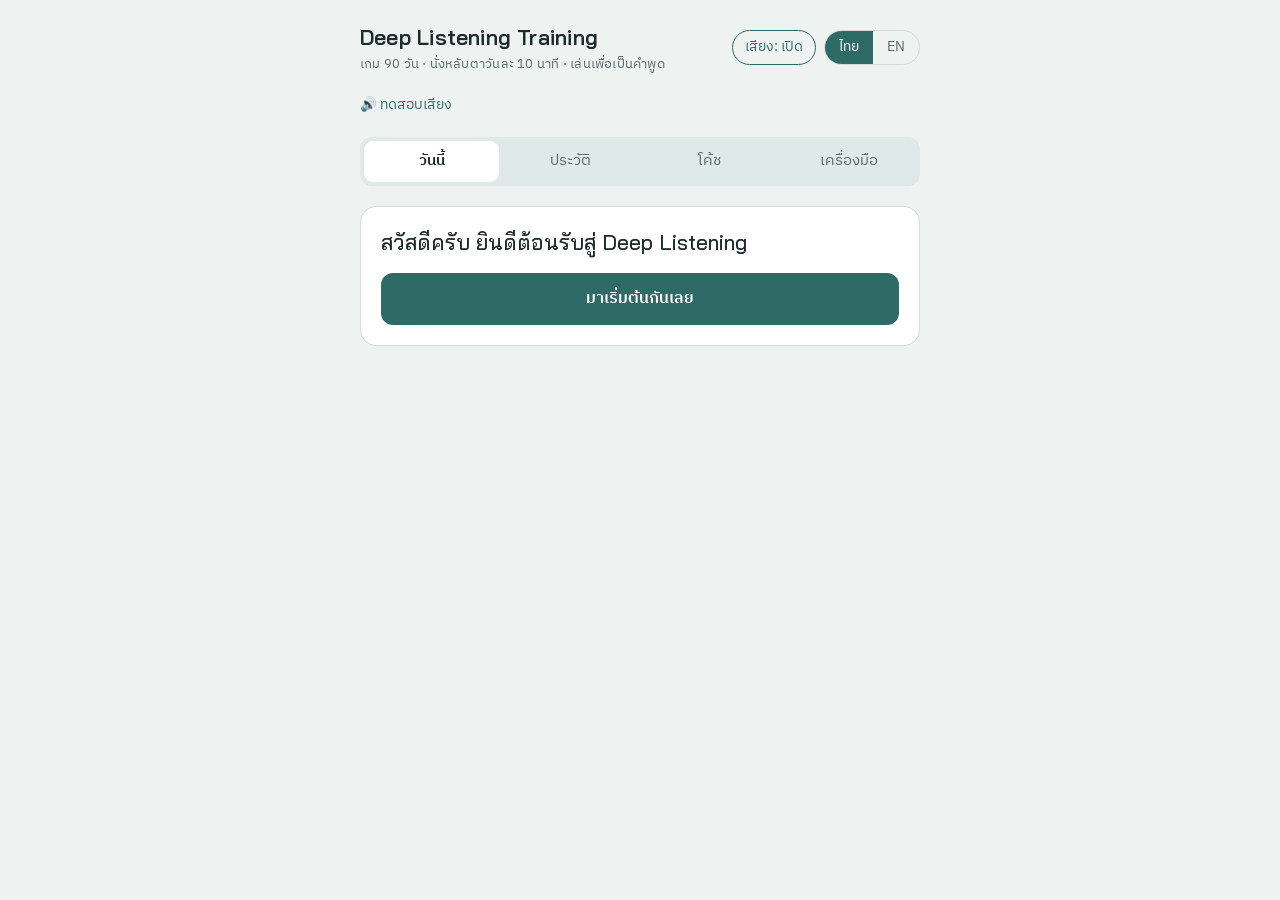
==== index.html @ 6aa6b2fb "to index.html" ====
<!doctype html>
<html lang="th">
<head>
<meta charset="utf-8">
<meta name="viewport" content="width=device-width,initial-scale=1,viewport-fit=cover">
<style>:root{color-scheme:light;box-sizing:border-box;padding-top:env(safe-area-inset-top,0px);padding-bottom:env(safe-area-inset-bottom,0px)}body{margin:0;padding:0}img{max-width:100%}[hidden]{display:none!important}</style>
<title>Deep Listening Training</title>
<meta name="claude:viewport-fit-sides" content="cover">
<link rel="preconnect" href="https://fonts.googleapis.com">
<link rel="stylesheet" href="https://fonts.googleapis.com/css2?family=Bai+Jamjuree:wght@500;600&family=IBM+Plex+Sans+Thai:wght@400;500;600&display=swap">
<style>
/* Layout: one calm column like a practice journal; tabs on top, one task per screen */
:root{
  --bg:#eef2f1; --surface:#ffffff; --ink:#1d2b2a; --muted:#5b6b69; --line:#d3dcda;
  --accent:#2f6b66; --accent-ink:#ffffff; --soft:#dfeae8; --warn:#8a5a1c; --warn-soft:#f4e9d8;
  --display:"Bai Jamjuree","IBM Plex Sans Thai",system-ui,sans-serif;
  --body:"IBM Plex Sans Thai",system-ui,-apple-system,"Segoe UI",sans-serif;
}
@media (prefers-color-scheme:dark){:root:not([data-theme="light"]){
  --bg:#121a19; --surface:#1a2524; --ink:#e3ecea; --muted:#9aaba8; --line:#2c3a38;
  --accent:#6fb7ae; --accent-ink:#0f1918; --soft:#21302e; --warn:#e2b273; --warn-soft:#2e261b; color-scheme:dark}}
:root[data-theme="dark"]{
  --bg:#121a19; --surface:#1a2524; --ink:#e3ecea; --muted:#9aaba8; --line:#2c3a38;
  --accent:#6fb7ae; --accent-ink:#0f1918; --soft:#21302e; --warn:#e2b273; --warn-soft:#2e261b; color-scheme:dark}
*{box-sizing:border-box}
body{background:var(--bg);color:var(--ink);font-family:var(--body);font-size:16px;line-height:1.6;
  padding-left:max(16px,env(safe-area-inset-left,0px));padding-right:max(16px,env(safe-area-inset-right,0px));padding-block:20px 48px}
.wrap{max-width:560px;margin:0 auto;display:flex;flex-direction:column;gap:20px}
.top{display:flex;justify-content:space-between;align-items:center;gap:12px;flex-wrap:wrap}
.tools{display:flex;gap:8px;align-items:center}
h1{font-family:var(--display);font-weight:600;font-size:1.35rem;margin:0;letter-spacing:.01em}
h1 small{display:block;font-family:var(--body);font-weight:400;font-size:.8rem;color:var(--muted)}
h2{font-family:var(--display);font-weight:600;font-size:1.15rem;margin:0;text-wrap:balance}
.lang{display:flex;border:1px solid var(--line);border-radius:999px;overflow:hidden}
.lang button{border:0;background:transparent;color:var(--muted);padding:6px 14px;font:inherit;font-size:.85rem;cursor:pointer}
.lang button[aria-pressed="true"]{background:var(--accent);color:var(--accent-ink)}
.voice{border:1px solid var(--line);background:transparent;color:var(--muted);border-radius:999px;padding:6px 12px;font:inherit;font-size:.85rem;cursor:pointer}
.voice[aria-pressed="true"]{color:var(--accent);border-color:var(--accent)}
nav{display:grid;grid-template-columns:repeat(4,1fr);gap:4px;background:var(--soft);padding:4px;border-radius:12px}
nav button{border:0;background:transparent;color:var(--muted);padding:9px 6px;border-radius:9px;font:inherit;font-size:.92rem;cursor:pointer}
nav button[aria-selected="true"]{background:var(--surface);color:var(--ink);font-weight:600}
.panel{background:var(--surface);border:1px solid var(--line);border-radius:16px;padding:20px;display:flex;flex-direction:column;gap:16px}
label{display:flex;flex-direction:column;gap:6px;font-size:.9rem;color:var(--muted)}
input,textarea{font:inherit;color:var(--ink);background:var(--bg);border:1px solid var(--line);border-radius:10px;padding:10px 12px;width:100%}
textarea{min-height:110px;resize:vertical}
input:focus-visible,textarea:focus-visible,button:focus-visible,summary:focus-visible{outline:2px solid var(--accent);outline-offset:2px}
.row{display:grid;grid-template-columns:1fr 1fr;gap:12px}
.btn{border:0;border-radius:12px;padding:13px 18px;font:inherit;font-weight:600;cursor:pointer;background:var(--accent);color:var(--accent-ink)}
.btn.ghost[aria-pressed="true"]{background:var(--warn-soft);color:var(--warn);border-color:var(--warn)}
.btn.ghost{background:transparent;color:var(--accent);border:1px solid var(--line);font-weight:500}
.btns{display:flex;gap:10px;flex-wrap:wrap}.btns .btn{flex:1 1 140px}
.note{font-size:.85rem;color:var(--muted);margin:0}
.say{font-family:var(--display);font-size:1.3rem;font-weight:500;line-height:1.45;margin:0;text-wrap:balance}
.replay{align-self:flex-start;border:0;background:transparent;color:var(--accent);font:inherit;font-size:.85rem;cursor:pointer;padding:0}
details.guide{border:1px dashed var(--line);border-radius:12px;padding:10px 14px}
details.guide summary{cursor:pointer;color:var(--accent);font-weight:500}
details.guide p{margin:10px 0 0}
.timer{display:flex;flex-direction:column;align-items:center;gap:14px;padding-block:8px}
.clock{font-family:var(--display);font-size:clamp(3.2rem,16vw,4.6rem);font-weight:500;font-variant-numeric:tabular-nums;letter-spacing:.02em}
.bar{width:100%;height:6px;background:var(--soft);border-radius:999px;overflow:hidden}
.bar i{display:block;height:100%;background:var(--accent);width:0;transition:width 1s linear}
.chip{display:inline-block;font-size:.78rem;padding:2px 10px;border-radius:999px;background:var(--soft);color:var(--accent);font-weight:500;white-space:nowrap}
.chip.bd{background:var(--warn-soft);color:var(--warn)}
.chip.ex{background:transparent;border:1px dashed var(--line);color:var(--muted)}
.status{border-radius:12px;padding:12px 14px;background:var(--soft)}
.status.bd{background:var(--warn-soft)}
.status p{margin:0}
.steps{font-size:.8rem;color:var(--muted);font-variant-numeric:tabular-nums}
.list{display:flex;flex-direction:column;gap:12px}
.entry{border:1px solid var(--line);border-radius:12px;padding:14px;display:flex;flex-direction:column;gap:8px}
.entry .head{display:flex;justify-content:space-between;gap:8px;flex-wrap:wrap}
.entry .when{font-size:.85rem;color:var(--muted);font-variant-numeric:tabular-nums}
.entry dl{margin:0;display:grid;grid-template-columns:auto 1fr;gap:4px 12px;font-size:.9rem}
.entry dt{color:var(--muted)} .entry dd{margin:0;min-width:0;overflow-wrap:anywhere}
.stats{display:grid;grid-template-columns:repeat(3,1fr);gap:10px}
.stat{background:var(--bg);border-radius:12px;padding:12px;text-align:center}
.stat b{display:block;font-family:var(--display);font-size:1.5rem;font-variant-numeric:tabular-nums}
.stat span{font-size:.8rem;color:var(--muted)}
.demo{flex-direction:row;align-items:center;gap:8px;font-size:.85rem}
.demo input{width:auto}
.seg{display:grid;grid-template-columns:1fr 1fr;gap:4px;background:var(--soft);padding:4px;border-radius:12px}
.seg button{border:0;background:transparent;color:var(--muted);padding:9px 6px;border-radius:9px;font:inherit;font-size:.92rem;cursor:pointer}
.seg button[aria-pressed="true"]{background:var(--surface);color:var(--ink);font-weight:600}
input[readonly]{color:var(--muted)}
.grid90{display:grid;grid-template-columns:repeat(10,1fr);gap:4px;margin-top:12px}
.box{aspect-ratio:1;border-radius:5px;display:grid;place-items:center;font-size:.62rem;font-variant-numeric:tabular-nums;border:1px solid transparent;min-width:0}
.box.ok{background:var(--accent);color:var(--accent-ink)}
.box.bdx{background:var(--warn-soft);color:var(--warn);border-color:var(--warn)}
.box.miss{border:1px dashed var(--muted);color:var(--muted)}
.box.fut{background:var(--bg);color:var(--muted);opacity:.7}
.box.now{outline:2px solid var(--ink);outline-offset:1px}
.legend{display:flex;flex-wrap:wrap;gap:6px 14px;margin-top:12px;font-size:.8rem;color:var(--muted)}
.legend span{display:inline-flex;align-items:center;gap:6px}
.legend .box{width:14px;height:14px;display:inline-block;border-radius:4px}
@media (max-width:420px){.row{grid-template-columns:1fr}}
@media (prefers-reduced-motion:reduce){.bar i{transition:none}}
</style>
</head>
<body>
<div class="wrap">
  <div class="top">
    <h1><span data-t="appName"></span><small data-t="tagline"></small></h1>
    <div class="tools">
      <button class="voice" id="b-voice" type="button" aria-pressed="true"></button>
      <div class="lang" role="group" aria-label="Language">
        <button id="lang-th" type="button">ไทย</button>
        <button id="lang-en" type="button">EN</button>
      </div>
    </div>
  </div>

  <p class="status bd" id="voice-msg" hidden></p>
  <button class="replay" id="b-test-voice" type="button" data-t="testVoice"></button>

  <nav role="tablist">
    <button id="tab-today" role="tab" data-view="today" data-t="tabToday"></button>
    <button id="tab-history" role="tab" data-view="history" data-t="tabHistory"></button>
    <button id="tab-coach" role="tab" data-view="coach" data-t="tabCoach"></button>
    <button id="tab-tools" role="tab" data-view="tools" data-t="tabTools"></button>
  </nav>

  <!-- TODAY: welcome -->
  <section class="panel" id="v-welcome">
    <p class="say" data-t="welcome"></p>
    <button class="btn" id="b-welcome" type="button" data-t="letsBegin"></button>
  </section>

  <!-- TODAY: declare -->
  <section class="panel" id="v-declare" hidden>
    <p class="say" data-t="askActivity"></p>
    <button class="replay" id="b-replay-ask" type="button" data-t="replay"></button>
    <div class="seg" role="group">
      <button id="g-main" type="button" data-t="gMain"></button>
      <button id="g-extra" type="button" data-t="gExtra"></button>
    </div>
    <p class="note" id="g-note"></p>
    <label><span data-t="qActivity"></span><input id="f-activity" type="text"></label>
    <label id="l-min" hidden><span data-t="qMin"></span><input id="f-min" type="number" min="1" max="180" inputmode="numeric" value="30"></label>
    <div class="row">
      <label><span data-t="qStart"></span><input id="f-start" type="time"></label>
      <label><span data-t="qEnd"></span><input id="f-end" type="time" readonly></label>
    </div>
    <label><span data-t="qAlarm"></span><input id="f-alarm" type="time"></label>
    <div class="btns">
      <button class="btn ghost" id="b-declare" type="button" data-t="declare"></button>
      <button class="btn ghost" id="b-test-alarm" type="button" data-t="testAlarm"></button>
    </div>
    <div class="status" id="d-status" hidden><p id="d-status-text"></p></div>
    <p class="note" data-t="alarmNote"></p>
    <details class="guide" id="d-why">
      <summary data-t="whyTitle"></summary>
      <p data-t="why"></p>
      <button class="replay" id="b-why-say" type="button" data-t="listen"></button>
    </details>
    <details class="guide" id="d-guide">
      <summary data-t="guideTitle"></summary>
      <p data-t="guide"></p>
      <button class="replay" id="b-guide-say" type="button" data-t="listen"></button>
    </details>
    <label class="demo"><input id="f-demo" type="checkbox"><span data-t="demo"></span></label>
    <button class="btn" id="b-start" type="button" data-t="begin"></button>
  </section>

  <!-- TODAY: timer -->
  <section class="panel" id="v-timer" hidden>
    <div class="timer">
      <span class="chip" id="t-activity"></span>
      <div class="clock" id="t-clock">10:00</div>
      <div class="bar"><i id="t-bar"></i></div>
      <p class="note" id="t-note" data-t="timerNote"></p>
    </div>
    <button class="btn ghost" id="b-end" type="button" data-t="endNow"></button>
  </section>

  <!-- TODAY: reflect, one question at a time -->
  <section class="panel" id="v-reflect" hidden>
    <div class="status" id="r-status"><p id="r-status-text"></p></div>
    <span class="steps" id="r-steps"></span>
    <p class="say" id="r-q"></p>
    <button class="replay" id="b-replay-q" type="button" data-t="replay"></button>
    <textarea id="f-answer" aria-labelledby="r-q"></textarea>
    <button class="btn ghost" id="b-mic" type="button" aria-pressed="false"></button>
    <p class="note" id="mic-msg" hidden></p>
    <p class="note" data-t="voiceHint"></p>
    <div class="btns">
      <button class="btn ghost" id="b-prev" type="button" data-t="back"></button>
      <button class="btn" id="b-next" type="button"></button>
    </div>
  </section>

  <!-- TODAY: done -->
  <section class="panel" id="v-done" hidden>
    <p class="say" data-t="doneTitle"></p>
    <p class="note" data-t="doneNote"></p>
    <button class="btn ghost" id="b-again" type="button" data-t="again"></button>
  </section>

  <!-- HISTORY -->
  <section class="panel" id="v-history" hidden>
    <h2 data-t="historyTitle"></h2>
    <details class="guide" id="cal-h"><summary data-t="calTitle"></summary><div id="cal-h-body"></div></details>
    <div class="list" id="h-list"></div>
  </section>

  <!-- COACH -->
  <section class="panel" id="v-coach" hidden>
    <h2 data-t="coachTitle"></h2>
    <div class="stats">
      <div class="stat"><b id="c-days">0</b><span data-t="statDays"></span></div>
      <div class="stat"><b id="c-ontime">0</b><span data-t="statOnTime"></span></div>
      <div class="stat"><b id="c-bd">0</b><span data-t="statBd"></span></div>
    </div>
    <p class="note" data-t="coachNote"></p>
    <details class="guide" id="cal-c"><summary data-t="calTitle"></summary><div id="cal-c-body"></div></details>
    <div class="list" id="c-list"></div>
    <button class="btn ghost" id="b-clear" type="button" data-t="clearEx"></button>
  </section>

  <!-- COACH TOOLS (simple passcode gate) -->
  <section class="panel" id="v-tools" hidden>
    <h2 data-t="toolsTitle"></h2>
    <div id="tools-lock" style="display:contents">
      <p class="note" data-t="toolsLock"></p>
      <label><span data-t="qCode"></span><input id="f-code" type="password" inputmode="numeric" autocomplete="off"></label>
      <p class="status bd" id="code-msg" hidden></p>
      <button class="btn" id="b-code" type="button" data-t="unlock"></button>
    </div>
    <div id="tools-open" style="display:contents">
      <p class="note" data-t="toolsNote"></p>
      <div class="list" id="tools-list"></div>
      <button class="btn ghost" id="b-lock" type="button" data-t="lock"></button>
    </div>
  </section>
</div>

<script>
const T={
 th:{appName:"Deep Listening Training",tagline:"เกม 90 วัน · นั่งหลับตาวันละ 10 นาที · เล่นเพื่อเป็นคำพูด",
  tabToday:"วันนี้",tabHistory:"ประวัติ",tabCoach:"โค้ช",tabTools:"เครื่องมือ",toolsTitle:"เครื่องมือโค้ช",toolsLock:"ส่วนนี้สำหรับผู้ที่กำลังฝึกเป็นโค้ช ใส่รหัสเพื่อเปิดครับ",qCode:"รหัส",unlock:"เปิด",lock:"ล็อกอีกครั้ง",codeBad:"รหัสไม่ถูกต้อง ลองอีกครั้งครับ",toolsNote:"กดที่ชื่อเครื่องมือเพื่ออ่าน หรือกดฟังเป็นเสียง",voiceOn:"เสียง: เปิด",voiceOff:"เสียง: ปิด",
  welcome:"สวัสดีครับ ยินดีต้อนรับสู่ Deep Listening",letsBegin:"มาเริ่มต้นกันเลย",
  askActivity:"วันนี้คุณจะเล่นเกมอะไร และจะเล่นตั้งแต่กี่โมงถึงกี่โมงครับ",
  replay:"ฟังอีกครั้ง",listen:"ฟังเป็นเสียง",
  qActivity:"ชื่อเกม",gMain:"เกมหลัก",gExtra:"เกมเสริม",
  gMainNote:"เกมหลักคือนั่งหลับตา 10 นาที ทุกคนเล่นเกมนี้ทุกวัน",
  gExtraNote:"เกมเสริมเลือกเองได้ เช่น ออกกำลังกาย อ่านหนังสือ เรียนภาษาอังกฤษ เรียนภาษาจีน ส่วนเกมหลักยังต้องเล่นทุกวัน",
  extraPh:"เช่น ออกกำลังกาย",qMin:"เล่นกี่นาที",qAlarm:"ตั้งเวลาปลุก (ไม่บังคับ) เช่น ปลุก 05:50 เล่น 06:00",
  declare:"ประกาศเวลา",testAlarm:"ลองฟังเสียงปลุก",
  declared:(n,s,e,a)=>`ประกาศแล้ว: ${n} ${s}–${e}`+(a?` · ปลุก ${a}`:""),
  declSay:"ประกาศเวลาแล้วครับ",alarmSay:"ปลุกแล้วครับ",timeSay:"ถึงเวลาแล้ว",
  alarmNote:"ถึงเวลาแล้วแอปบอกครั้งเดียว ไม่เตือนซ้ำ คุณกดเริ่มเอง ต้นแบบนี้ปลุกได้เฉพาะตอนเปิดหน้านี้ค้างไว้ แอปจริงจะปลุกแม้ปิดหน้าจอ",
  whyTitle:"คุณเล่นเกมนี้เพราะอะไร",
  why:"เล่นเกมเพื่อเป็นคำพูด จะชอบหรือไม่ชอบ จะอยากหรือไม่อยาก ก็เล่นตรงเวลาตามที่พูดไว้ครับ",
  voiceHint:"พูดหรือพิมพ์ก็ได้ พูดจบแล้วไมค์หยุดเอง กดอีกครั้งเพื่อพูดต่อ",micStart:"🎤 กดเพื่อพูด",micStop:"⏹ กำลังฟัง กดเพื่อหยุด",micNo:"เครื่องนี้ยังพูดใส่แอปไม่ได้ ใช้ปุ่มไมค์บนคีย์บอร์ดมือถือแทน หรือพิมพ์เอาได้ครับ",
  calTitle:"ปฏิทิน 90 วัน (เกมหลัก)",cal:{ok:"ตรงเวลา",bdx:"break down",miss:"ไม่ได้เล่น",fut:"ยังไม่ถึง"},qStart:"เริ่มกี่โมง",qEnd:"จบกี่โมง",
  guideTitle:"นั่งยังไง นั่งแล้วได้อะไร",
  guide:"การนั่งสิบนาทีนี้ ให้คุณนั่งดูอาการของความคิด อาการของร่างกาย อาการของความรู้สึก และอาการของความอยากกับความไม่อยาก ไม่จำเป็นต้องสงบหรือนิ่ง แต่ถ้าสงบหรือนิ่งก็ได้ ถ้านั่งไปแล้วโกรธ โมโห บ่นในใจ หรืออึดอัดขัดใจ ก็ได้เหมือนกัน ไม่ต้องไปสนใจว่ามันจะออกมาเป็นยังไง ปล่อยให้มันไหลไปอย่างอิสระ แค่นั้นเองครับ",
  demo:"โหมดทดลอง: จับเวลาแค่ 10 วินาที",begin:"เริ่มเกม",
  startSay:"เริ่มได้เลยครับ",endSay:"ครบเวลาแล้วครับ",
  timerNote:"นั่งหลับตา ดูอาการที่เกิดขึ้น",endNow:"จบตอนนี้",
  onTime:"ตรงตามเวลาที่ประกาศ",
  bd:"ไม่ตรงกับเวลาที่ประกาศไว้ นี่คือ break down แค่ไม่ตรงเวลา เริ่มใหม่ได้เลย",
  q:["ก่อนทำ รู้สึกยังไงครับ","ขณะทำ รู้สึกยังไงครับ","ทำเสร็จแล้ว รู้สึกยังไงครับ","ตอนนี้รู้สึกยังไงครับ","ได้อะไร หรือเห็นอะไรจากตรงนี้ครับ"],
  step:(i,n)=>`ข้อ ${i} จาก ${n}`,back:"ย้อนกลับ",next:"ถัดไป",save:"บันทึก",
  doneTitle:"บันทึกแล้ว ขอบคุณที่เล่าให้ฟังครับ",doneNote:"แอปจำเวลาที่ประกาศไว้ให้ พรุ่งนี้กลับมาเล่นต่อได้เลย เปลี่ยนเวลาได้ถ้าต้องการ",again:"กลับไปหน้าแรก",
  historyTitle:"ประวัติการฝึก",coachTitle:"มุมมองโค้ช",
  statDays:"วัน จาก 90",statOnTime:"ตรงเวลา",statBd:"break down",
  coachNote:"ต้นแบบนี้เก็บข้อมูลไว้ในเครื่องนี้เท่านั้น เวอร์ชันจริงโค้ชจะเห็นข้อมูลของผู้เรียนทุกคน",
  clearEx:"ลบรายการตัวอย่าง",example:"ตัวอย่าง",empty:"ยังไม่มีบันทึก เริ่มจากแท็บวันนี้",
  d:["ก่อน","ขณะ","หลัง","ตอนนี้","เห็น"],defaultActivity:"นั่งหลับตา 10 นาที",noVoice:"เครื่องนี้ยังไม่มีเสียงอ่านภาษาไทย ลองกด EN เพื่อฟังภาษาอังกฤษ หรือเปิดในมือถือ",noSpeech:"เบราว์เซอร์นี้ไม่ยอมเล่นเสียง ลองเปิดลิงก์ในมือถือ หรือเช็กว่าไม่ได้ปิดเสียงเครื่องไว้",testVoice:"🔊 ทดสอบเสียง",testSay:"ทดสอบเสียงครับ ได้ยินไหมครับ"},
 en:{appName:"Deep Listening Training",tagline:"A 90-day game · 10 minutes eyes closed · play to be your word",
  tabToday:"Today",tabHistory:"History",tabCoach:"Coach",tabTools:"Tools",toolsTitle:"Coach tools",toolsLock:"This part is for people training to be coaches. Enter the code to open it.",qCode:"Code",unlock:"Open",lock:"Lock again",codeBad:"That code is not right. Try again.",toolsNote:"Tap a tool to read it, or listen to it.",voiceOn:"Voice: on",voiceOff:"Voice: off",
  welcome:"Hello, and welcome to Deep Listening.",letsBegin:"Let's begin",
  askActivity:"Which game will you play today, and from what time to what time?",
  replay:"Hear again",listen:"Listen",
  qActivity:"Game name",gMain:"Main game",gExtra:"Extra game",
  gMainNote:"The main game is sitting with eyes closed for 10 minutes. Everyone plays it every day.",
  gExtraNote:"Extra games are your own choice: exercise, reading, learning English or Chinese. The main game is still played every day.",
  extraPh:"e.g. Exercise",qMin:"Minutes",qAlarm:"Alarm (optional), e.g. alarm 05:50, play 06:00",
  declare:"Declare the time",testAlarm:"Hear the alarm",
  declared:(n,s,e,a)=>`Declared: ${n} ${s}–${e}`+(a?` · alarm ${a}`:""),
  declSay:"Your time is declared.",alarmSay:"This is your alarm.",timeSay:"It is time.",
  alarmNote:"At the declared time the app says so once, with no repeats. You press start yourself. This prototype only rings while this page stays open; the real app will ring with the screen off.",
  whyTitle:"Why do you play this game?",
  why:"I play to be my word. Like it or not, want to or not, I play on time, as I said.",
  voiceHint:"Speak or type. The microphone stops when you pause; tap again to say more.",micStart:"🎤 Tap to speak",micStop:"⏹ Listening. Tap to stop",micNo:"Speaking into the app does not work on this device. Use the microphone on your phone keyboard, or type.",
  calTitle:"90-day calendar (main game)",cal:{ok:"On time",bdx:"Break down",miss:"Not played",fut:"Not yet"},qStart:"Start time",qEnd:"End time",
  guideTitle:"How do I sit? What will I get?",
  guide:"For these ten minutes, sit and watch what happens: in your thoughts, in your body, in your feelings, and in wanting and not wanting. You don't need to be calm or still, but calm or still is fine too. If you feel angry, irritated, complain inside, or feel uncomfortable, that is fine as well. Don't mind how it turns out. Let it flow freely. That's all.",
  demo:"Test mode: 10-second timer",begin:"Start the game",
  startSay:"You can begin now.",endSay:"Time is up.",
  timerNote:"Sit with eyes closed. Watch what happens.",endNow:"End now",
  onTime:"On time, as declared",
  bd:"Not at the declared time. This is a break down: it was just not on time. You can start again now.",
  q:["Before you started, how did you feel?","While you were doing it, how did you feel?","When you finished, how did you feel?","How do you feel now?","What did you get, or see, from this?"],
  step:(i,n)=>`Question ${i} of ${n}`,back:"Back",next:"Next",save:"Save",
  doneTitle:"Saved. Thank you for telling it.",doneNote:"The app remembers your declared time. Come back tomorrow to play again; change the time if you need to.",again:"Back to start",
  historyTitle:"Practice history",coachTitle:"Coach view",
  statDays:"days of 90",statOnTime:"on time",statBd:"break down",
  coachNote:"This prototype keeps data on this device only. In the real app the coach sees every learner.",
  clearEx:"Remove example entries",example:"Example",empty:"No entries yet. Start from the Today tab.",
  d:["Before","During","After","Now","Saw"],defaultActivity:"Sitting eyes closed, 10 minutes",noVoice:"This device has no voice for this language. Try the other language, or open the link on a phone.",noSpeech:"This browser did not play the voice. Try opening the link on a phone, and check the device is not muted.",testVoice:"🔊 Test voice",testSay:"Testing the voice. Can you hear me?"}
};
const TOOLS={"th": [{"t": "หลักของโค้ช", "p": ["โค้ชไม่สอน ไม่แนะนำ ไม่ให้ความรู้ และไม่บอกว่าผู้เรียนรู้สึกอะไร ผู้เรียนต้องเห็นเอง", "หน้าที่ของโค้ชคือสร้างสภาพแวดล้อม ให้ผู้เรียนเห็น รู้ และสัมผัสด้วยตัวเองจากการนั่งสิบนาที", "ถ้าผู้เรียนสงสัย ให้ถามว่า คุณเล่นเกมนี้เพราะอะไร คำตอบคือ เล่นเกมเพื่อเป็นคำพูด จะชอบหรือไม่ชอบ จะอยากหรือไม่อยาก ก็ทำตรงเวลา"]}, {"t": "Integrity การเป็นคำพูด", "p": ["Integrity คือการทำสิ่งที่ตัวเองพูดไว้ ในเวลาที่ตัวเองเลือกเอง", "Integrity กว้างกว่าวินัย วินัยคือการทำตามกฎหรือตาราง ส่วน Integrity เพิ่มความเป็นเจ้าของคำพูดของตัวเอง การนั่งสิบนาทีให้วินัย และใน Integrity มีวินัยอยู่แล้ว", "การนั่งตรงเวลาทุกวัน และการประกาศ break down คือการฝึก Integrity", "ความเชื่อว่าตัวเองทำได้ สร้างจากการรักษาคำพูดซ้ำๆ ไม่ได้มาจากการมีใครบอก"]}, {"t": "Break down", "p": ["เมื่อไม่ตรงกับเวลาที่ประกาศ แม้คลาดไปหนึ่งนาที จะจบก่อนหรือจบช้า ให้ผู้เรียนประกาศ break down หมายถึง ไม่ได้ทำตามคำพูดที่ให้ไว้", "จุดประสงค์คือ ไม่ให้ติดอยู่กับความรู้สึกแย่ ไม่ดีพอ หรือเลว แค่ไม่ตรงเวลา ทำใหม่ได้เลย ถ้าเป็นไปได้ให้เริ่มใหม่ตอนนั้น", "ไม่ต้องเริ่มนับเก้าสิบวันใหม่ เล่นต่อไปได้เลย"]}, {"t": "8 Element", "p": ["1. เชื่อว่าตัวเองสามารถ และเชื่อว่าตัวเองทำได้", "2. มีไอเดียดี", "3. การสื่อสาร", "4. ทำแบบโล่งๆ ว่างๆ", "5. ไม่มากไม่น้อย", "6. ทำสม่ำเสมอ", "7. มีสติระลึกรู้", "8. ความสงบในใจ", "ลำดับมีความหมาย เป็นเส้นทางจากเชื่อ สู่คิด พูด ทำ และจบที่ความสงบในใจ"]}, {"t": "Clearing", "p": ["คนเรามีความว้าวุ่น สับสน ไม่สบายใจ อยากระบาย แต่กลัวถูกนินทาหรือถูกตัดสิน", "Clearing คือพื้นที่ปลอดภัย ให้บ่น เสียใจ หรือร้องไห้ได้ เป็นการทำให้สมองโล่ง ว่าง", "ให้เขาพูดจนหมด ไม่มีผิด ไม่มีชั่ว ไม่มีเลว โค้ชไม่บอก ไม่สอน ไม่แนะนำ และไม่ตัดสินแม้ในใจ", "โค้ชแค่เรียกชื่อความรู้สึก เช่น ผมเข้าใจว่าคุณกำลังโกรธ หรือ ผมเข้าใจว่าคุณกำลังเสียใจ และพูดได้ว่า ผมอยู่ข้างคุณ ไม่ว่าคุณจะโกรธหรือเสียใจ", "Clearing เชื่อมกับ 8 Element ข้อ 4 ทำแบบโล่งๆ ว่างๆ"]}, {"t": "ลำดับการพบโค้ช", "p": ["1. ผู้เรียนเล่าการนั่งสิบนาที ว่าอยู่ในอะไร ความคิด ความรู้สึก ความอยาก หรือความไม่อยาก ให้เล่าจนจบ ไม่ขัด ไม่ตีความ", "2. โค้ช recreate คือได้ยินทั้งคน รวมถึงสิ่งที่เขาไม่ได้พูด", "3. ถามว่า ฟังแล้วรู้สึกยังไง", "4. ส่วนใหญ่จะตอบเป็นเรื่องราว ให้ดึงกลับมาที่คำถาม คุณรู้สึกยังไง", "5. ถามว่า ได้อะไร หรือเห็นอะไรจากตรงนี้", "ถ้าผู้เรียนโกรธหรือหงุดหงิด ไม่ต้องปลอบ ไม่ต้องขอโทษ ไม่ต้องอธิบาย แค่รับรู้แล้วถามกลับ โกรธ หงุดหงิด เสียใจ ได้ทั้งหมด", "คำตอบคือฝึกต่อ สิบนาทีจะแสดงให้เขาเห็นเอง ไม่ใช่โค้ช"]}], "en": [{"t": "The coach's principle", "p": ["The coach does not teach, advise, give knowledge, or tell learners what they feel. Learners must see it for themselves.", "The coach's job is to create the environment, so learners see, know and experience it themselves from the ten-minute sit.", "When a learner doubts, ask: why do you play this game? The answer is: I play to be my word. Like it or not, want to or not, do it on time."]}, {"t": "Integrity: being your word", "p": ["Integrity is doing what you yourself said you would do, at the time you yourself chose.", "Integrity is broader than discipline. Discipline is following rules or a schedule. Integrity adds ownership of your own word. The ten-minute sit gives discipline, and integrity contains discipline.", "Sitting on time every day, and declaring a break down, are the practice of integrity.", "Believing you can do it is built by keeping your word again and again, not by being told."]}, {"t": "Break down", "p": ["When the sit is not at the declared time, even one minute off, ending early or late, the learner declares a break down. It means: I did not keep the word I gave.", "The purpose is not to get stuck feeling bad, not good enough, or wicked. It was just not on time. Do it again, right then if possible.", "The ninety days do not restart. Keep playing."]}, {"t": "8 Element", "p": ["1. Believe you are able, and believe you can do it", "2. Have a good idea", "3. Communication", "4. Do it light and empty", "5. In balance", "6. Do it consistently", "7. Awareness", "8. Inner peace", "The order matters. It is a path from believing, to thinking, speaking and doing, ending in inner peace."]}, {"t": "Clearing", "p": ["People carry restlessness, confusion and unease. They want to let it out, but fear gossip or judgement.", "Clearing is a safe space to complain, feel hurt, or cry. It makes the mind light and empty.", "Let them talk until they are completely empty. Nothing is wrong, bad or wicked. The coach does not tell, teach or advise, and does not judge even silently.", "The coach only names the feeling: I understand you are angry, or I understand you are sad. The coach can say: I am on your side, whether you are angry or sad.", "Clearing links to 8 Element number 4, do it light and empty."]}, {"t": "Coach session flow", "p": ["1. The learner shares the ten-minute sit: what they were in, thought, feeling, wanting or not wanting. Let them tell it to the end. Do not interrupt or interpret.", "2. The coach recreates: hearing the whole person, including what was not said.", "3. Ask: having heard that, how do you feel?", "4. Most people answer with a story. Bring them back to: how do you feel?", "5. Ask: what did you get, or see, from this?", "If the learner gets angry or irritated, do not soothe, apologise or explain. Acknowledge it and ask back. Angry, irritated, sad: all of it is allowed.", "The answer is to keep practising. The ten minutes will show them, not the coach."]}]};
const FIELDS=["before","during","after","feel","saw"];
const KEY="dlt-proto-v1";
let gameType="main", decl=null, fired={}, actx=null;
let lang="th", view="today", stage="welcome", session=null, tick=null, wake=null, qi=0, answers={}, voiceOn=true;
const $=id=>document.getElementById(id);
const store={get(k,d){try{const v=localStorage.getItem(k);return v?JSON.parse(v):d}catch(e){return d}},
  set(k,v){try{localStorage.setItem(k,JSON.stringify(v))}catch(e){}}};
const pad=n=>String(n).padStart(2,"0");
const hm=d=>pad(d.getHours())+":"+pad(d.getMinutes());
const iso=d=>d.getFullYear()+"-"+pad(d.getMonth()+1)+"-"+pad(d.getDate());
function addMin(t,m){const[h,mi]=t.split(":").map(Number);const x=(h*60+mi+m+1440)%1440;return pad(Math.floor(x/60))+":"+pad(x%60)}

/* ---- voice (browser text-to-speech) ---- */
const synth=window.speechSynthesis;
function pickVoice(){
  if(!synth)return null;
  const want=lang==="th"?"th":"en";
  const vs=synth.getVoices().filter(v=>v.lang&&v.lang.toLowerCase().replace("_","-").startsWith(want));
  return vs.find(v=>v.localService)||vs[0]||null;
}
function voiceMsg(text){const el=$("voice-msg");el.textContent=text||"";el.hidden=!text}
function say(text){
  if(!voiceOn)return;
  if(!synth){voiceMsg(T[lang].noSpeech);return}
  try{
    if(synth.speaking||synth.pending)synth.cancel();
    synth.resume();
    const u=new SpeechSynthesisUtterance(text);const v=pickVoice();
    u.lang=v?v.lang:(lang==="th"?"th-TH":"en-US");if(v)u.voice=v;
    u.rate=lang==="th"?0.9:0.95;u.volume=1;
    let started=false;
    u.onstart=()=>{started=true;voiceMsg("")};
    u.onerror=()=>voiceMsg(v?T[lang].noSpeech:T[lang].noVoice);
    setTimeout(()=>synth.speak(u),60);
    setTimeout(()=>{if(!started)voiceMsg(v?T[lang].noSpeech:T[lang].noVoice)},2500);
  }catch(e){voiceMsg(T[lang].noSpeech)}
}
if(synth)synth.onvoiceschanged=()=>{};

function seed(){
  const d=new Date(); const day=n=>{const x=new Date(d);x.setDate(d.getDate()-n);return iso(x)};
  return[
   {id:1,ex:true,date:day(2),activity:T.th.defaultActivity,declStart:"06:00",declEnd:"06:10",actStart:"06:00",actEnd:"06:10",ontime:true,
    before:"ง่วง ยังไม่อยากลุก",during:"ได้ยินเสียงนก ความคิดเรื่องงานเข้ามาหลายรอบ",after:"ตัวเบาขึ้น",feel:"สงบ",saw:"เห็นว่าความคิดมาเอง ไปเอง"},
   {id:2,ex:true,date:day(1),activity:T.th.defaultActivity,declStart:"06:00",declEnd:"06:10",actStart:"06:04",actEnd:"06:14",ontime:false,
    before:"รีบ หงุดหงิด",during:"ใจลอยไปเรื่องที่ตื่นสาย",after:"เฉยๆ",feel:"ยังค้างอยู่นิดหน่อย",saw:"เห็นว่าตัวเองตัดสินตัวเอง"},
   {id:3,ex:true,date:day(0),activity:T.th.defaultActivity,declStart:"06:00",declEnd:"06:10",actStart:"06:00",actEnd:"06:10",ontime:true,
    before:"ปกติ",during:"รู้สึกที่หน้าอก",after:"อุ่น",feel:"โล่ง",saw:"ความรู้สึกกับความคิดเป็นคนละอย่าง"}];
}
let entries=store.get(KEY,null); if(!entries){entries=seed();store.set(KEY,entries)}

function applyLang(){
  document.documentElement.lang=lang;
  document.querySelectorAll("[data-t]").forEach(el=>el.textContent=T[lang][el.dataset.t]);
  $("lang-th").setAttribute("aria-pressed",lang==="th");$("lang-en").setAttribute("aria-pressed",lang==="en");
  $("b-voice").textContent=voiceOn?T[lang].voiceOn:T[lang].voiceOff;$("b-voice").setAttribute("aria-pressed",voiceOn);
  $("g-main").setAttribute("aria-pressed",gameType==="main");$("g-extra").setAttribute("aria-pressed",gameType==="extra");
  $("l-min").hidden=gameType==="main";$("g-note").textContent=T[lang][gameType==="main"?"gMainNote":"gExtraNote"];
  const fa=$("f-activity");
  if(gameType==="main"){fa.value=T[lang].defaultActivity;fa.readOnly=true}
  else{fa.readOnly=false;fa.placeholder=T[lang].extraPh;if(Object.values(T).some(t=>t.defaultActivity===fa.value))fa.value=""}
  showDecl();
  micUI();
  if(session&&stage==="reflect"){showStatus();showQ(false)}
  renderLists();
}
function show(){
  document.querySelectorAll("nav button").forEach(b=>b.setAttribute("aria-selected",b.dataset.view===view));
  ["welcome","declare","timer","reflect","done"].forEach(s=>$("v-"+s).hidden=!(view==="today"&&stage===s));
  $("v-history").hidden=view!=="history"; $("v-coach").hidden=view!=="coach"; $("v-tools").hidden=view!=="tools";
  renderLists();
}
function dur(){return gameType==="main"?10:Math.min(180,Math.max(1,parseInt($("f-min").value)||10))}
function setEnd(){if($("f-start").value)$("f-end").value=addMin($("f-start").value,dur())}
function setStart(){ if(!$("f-start").value){$("f-start").value=hm(new Date())} setEnd()}
$("f-start").addEventListener("input",setEnd);$("f-min").addEventListener("input",setEnd);
$("g-main").onclick=()=>{gameType="main";applyLang();setEnd()};
$("g-extra").onclick=()=>{gameType="extra";applyLang();setEnd()};
/* ---- alarm: a soft tone, then one short spoken cue; never repeats ---- */
function primeAudio(){try{actx=actx||new (window.AudioContext||window.webkitAudioContext)();actx.resume()}catch(e){}}
function beep(n){try{primeAudio();for(let i=0;i<n;i++){const o=actx.createOscillator(),g=actx.createGain(),t=actx.currentTime+i*.5;
  o.frequency.value=660;o.connect(g);g.connect(actx.destination);g.gain.setValueAtTime(0.0001,t);g.gain.linearRampToValueAtTime(.3,t+.03);
  g.gain.exponentialRampToValueAtTime(.001,t+.4);o.start(t);o.stop(t+.45)}}catch(e){}}
function showDecl(){const el=$("d-status");el.hidden=!decl;
  if(decl)$("d-status-text").textContent=T[lang].declared(decl.type==="main"?T[lang].defaultActivity:decl.name,decl.start,addMin(decl.start,decl.min),decl.alarm)}
$("b-declare").onclick=()=>{setStart();primeAudio();
  decl={type:gameType,name:$("f-activity").value.trim()||T[lang].defaultActivity,min:dur(),start:$("f-start").value,alarm:$("f-alarm").value};
  store.set("dlt-decl",decl);fired={};showDecl();say(T[lang].declSay)};
$("b-test-alarm").onclick=()=>{beep(3);setTimeout(()=>say(T[lang].alarmSay),1500)};
$("b-why-say").onclick=()=>say(T[lang].whyTitle+" "+T[lang].why);
setInterval(()=>{if(!decl||stage==="timer")return;const d=new Date(),now=hm(d),k=d.toDateString();
  if(decl.alarm&&decl.alarm!==decl.start&&now===decl.alarm&&!fired[k+"a"]){fired[k+"a"]=1;beep(3);setTimeout(()=>say(T[lang].alarmSay),1500)}
  if(now===decl.start&&!fired[k+"s"]){fired[k+"s"]=1;beep(1);setTimeout(()=>say(T[lang].timeSay),600)}},5000);

$("b-welcome").onclick=()=>{stage="declare";show();say(T[lang].welcome+" "+T[lang].letsBegin+" "+T[lang].askActivity)};
$("b-replay-ask").onclick=()=>say(T[lang].askActivity);
$("b-guide-say").onclick=()=>say(T[lang].guide);
$("b-test-voice").onclick=()=>{if(!voiceOn){voiceOn=true;store.set("dlt-voice",true);applyLang()}say(T[lang].testSay)};
if(synth&&synth.getVoices().length===0)synth.onvoiceschanged=()=>{};
$("b-start").onclick=async()=>{
  setStart();
  primeAudio();
  const demo=$("f-demo").checked, secs=demo?10:dur()*60;
  session={type:gameType,activity:$("f-activity").value.trim()||T[lang].defaultActivity,declStart:$("f-start").value,declEnd:$("f-end").value,
    started:new Date(),dur:secs,demo};
  $("t-note").hidden=gameType!=="main";
  $("t-activity").textContent=session.activity;
  try{wake=await navigator.wakeLock?.request("screen")}catch(e){}
  say(T[lang].startSay);
  stage="timer";show();run();
};
function run(){
  const upd=()=>{const left=Math.max(0,session.dur-Math.floor((Date.now()-session.started)/1000));
    $("t-clock").textContent=pad(Math.floor(left/60))+":"+pad(left%60);
    $("t-bar").style.width=(100*(1-left/session.dur))+"%";
    if(left===0)finish(true);};
  upd(); tick=setInterval(upd,250);
}
function finish(full){
  clearInterval(tick); try{wake?.release()}catch(e){}
  if(full)beep(2);
  session.ended=new Date();
  const s=hm(session.started), e=hm(session.ended);
  session.actStart=s; session.actEnd=e;
  // demo mode only checks the start minute; real mode checks start and end, exact to the minute
  session.ontime=session.demo? s===session.declStart : (s===session.declStart && e===session.declEnd);
  answers={}; qi=0; stage="reflect"; showStatus(); show();
  showQ(false);
  say((full?T[lang].endSay+" ":"")+T[lang].q[0]);
}
function showStatus(){
  $("r-status").className="status"+(session.ontime?"":" bd");
  $("r-status-text").textContent=(session.ontime?T[lang].onTime:T[lang].bd)+`  (${session.declStart}–${session.declEnd} → ${session.actStart}–${session.actEnd})`;
}
/* ---- answer by voice (browser speech-to-text) ---- */
const SR=window.SpeechRecognition||window.webkitSpeechRecognition;let rec=null,recOn=false;
function micUI(msg){$("b-mic").textContent=recOn?T[lang].micStop:T[lang].micStart;$("b-mic").setAttribute("aria-pressed",recOn);
  const m=$("mic-msg");m.textContent=msg||"";m.hidden=!msg}
function micStop(){if(rec){rec.onresult=null;try{rec.stop()}catch(e){}}recOn=false;micUI()}
$("b-mic").onclick=()=>{
  if(recOn){micStop();return}
  if(!SR){micUI(T[lang].micNo);return}
  try{synth?.cancel()}catch(e){}
  const ta=$("f-answer"),base=ta.value.trim()?ta.value.trim()+" ":"";let failed=false;
  rec=new SR();rec.lang=lang==="th"?"th-TH":"en-US";rec.continuous=false;rec.interimResults=true;
  rec.onresult=ev=>{let t="";for(let i=0;i<ev.results.length;i++)t+=ev.results[i][0].transcript;ta.value=base+t};
  rec.onerror=ev=>{if(ev.error!=="no-speech"&&ev.error!=="aborted")failed=true};
  rec.onend=()=>{recOn=false;micUI(failed?T[lang].micNo:"")};
  try{rec.start();recOn=true;micUI()}catch(e){micUI(T[lang].micNo)}
};
function showQ(speak=true){
  micStop();
  const n=FIELDS.length;
  $("r-steps").textContent=T[lang].step(qi+1,n);
  $("r-q").textContent=T[lang].q[qi];
  $("f-answer").value=answers[FIELDS[qi]]||"";
  $("b-prev").hidden=qi===0;
  $("b-next").textContent=qi===n-1?T[lang].save:T[lang].next;
  if(speak)say(T[lang].q[qi]);
}
$("b-replay-q").onclick=()=>say(T[lang].q[qi]);
$("b-prev").onclick=()=>{micStop();answers[FIELDS[qi]]=$("f-answer").value.trim();qi--;showQ()};
$("b-next").onclick=()=>{
  micStop();answers[FIELDS[qi]]=$("f-answer").value.trim();
  if(qi<FIELDS.length-1){qi++;showQ();return}
  entries.push({id:Date.now(),date:iso(new Date()),type:session.type,activity:session.activity,declStart:session.declStart,declEnd:session.declEnd,
    actStart:session.actStart,actEnd:session.actEnd,ontime:session.ontime,...answers});
  store.set(KEY,entries);
  session=null; stage="done"; show(); say(T[lang].doneTitle);
};
$("b-end").onclick=()=>finish(false);
$("b-again").onclick=()=>{stage="welcome";$("f-start").value=decl?decl.start:"";setStart();show()};
$("b-clear").onclick=()=>{entries=entries.filter(e=>!e.ex);store.set(KEY,entries);renderLists()};
$("b-voice").onclick=()=>{voiceOn=!voiceOn;if(!voiceOn)try{synth?.cancel()}catch(e){};store.set("dlt-voice",voiceOn);applyLang()};

function card(e,full){
  const t=T[lang], esc=s=>(s||"—").replace(/[&<>]/g,c=>({"&":"&amp;","<":"&lt;",">":"&gt;"}[c]));
  return `<article class="entry"><div class="head"><strong>${esc(e.activity)}</strong>
   <span>${e.ex?`<span class="chip ex">${t.example}</span> `:""}${e.type==="extra"?`<span class="chip ex">${t.gExtra}</span> `:""}<span class="chip ${e.ontime?"":"bd"}">${e.ontime?t.statOnTime:"break down"}</span></span></div>
   <div class="when">${e.date} · ${e.declStart}–${e.declEnd} → ${e.actStart}–${e.actEnd}</div>
   ${full?`<dl>${FIELDS.map((f,i)=>`<dt>${t.d[i]}</dt><dd>${esc(e[f])}</dd>`).join("")}</dl>`:`<div class="when">${t.d[4]}: ${esc(e.saw)}</div>`}
  </article>`;
}
function calHtml(){
  const t=T[lang],main=entries.filter(e=>(e.type||"main")==="main"),today=iso(new Date());
  const first=main.length?main.map(e=>e.date).sort()[0]:today,[y,m,dd]=first.split("-").map(Number);let h="";
  for(let i=0;i<90;i++){const d=iso(new Date(y,m-1,dd+i)),es=main.filter(e=>e.date===d);
    const c=es.some(e=>e.ontime)?"ok":es.length?"bdx":d<today?"miss":"fut";
    h+=`<span class="box ${c}${d===today?" now":""}" title="${d} · ${t.cal[c]}">${i+1}</span>`}
  return `<div class="grid90">${h}</div><div class="legend">${["ok","bdx","miss","fut"].map(c=>`<span><i class="box ${c}"></i>${t.cal[c]}</span>`).join("")}</div>`;
}
let toolsOpen=false;
function renderTools(){
  $("tools-lock").hidden=toolsOpen;$("tools-open").hidden=!toolsOpen;
  $("tools-list").innerHTML=TOOLS[lang].map((x,i)=>`<details class="guide"><summary>${x.t}</summary>${x.p.map(q=>`<p>${q}</p>`).join("")}
    <p><button class="replay" type="button" data-tool="${i}">${T[lang].listen}</button></p></details>`).join("");
}
$("tools-list").addEventListener("click",ev=>{const b=ev.target.closest("[data-tool]");if(!b)return;const x=TOOLS[lang][+b.dataset.tool];say(x.t+". "+x.p.join(" "))});
function tryCode(){const el=$("f-code"),ok=el.value.trim()==="9010";$("code-msg").hidden=ok;$("code-msg").textContent=ok?"":T[lang].codeBad;
  if(ok){toolsOpen=true;store.set("dlt-tools-open",true);el.value="";renderTools()}}
$("b-code").onclick=tryCode;$("f-code").addEventListener("keydown",ev=>{if(ev.key==="Enter")tryCode()});
$("b-lock").onclick=()=>{toolsOpen=false;store.set("dlt-tools-open",false);try{synth?.cancel()}catch(e){};renderTools()};
function renderLists(){
  renderTools();
  $("cal-h-body").innerHTML=$("cal-c-body").innerHTML=calHtml();
  const sorted=[...entries].sort((a,b)=>b.id-a.id), empty=`<p class="note">${T[lang].empty}</p>`;
  $("h-list").innerHTML=sorted.length?sorted.map(e=>card(e,false)).join(""):empty;
  $("c-list").innerHTML=sorted.length?sorted.map(e=>card(e,true)).join(""):empty;
  $("c-days").textContent=new Set(entries.filter(e=>(e.type||"main")==="main").map(e=>e.date)).size;
  $("c-ontime").textContent=entries.filter(e=>e.ontime).length;
  $("c-bd").textContent=entries.filter(e=>!e.ontime).length;
  $("b-clear").hidden=!entries.some(e=>e.ex);
}
document.querySelectorAll("nav button").forEach(b=>b.onclick=()=>{view=b.dataset.view;show()});
$("lang-th").onclick=()=>{lang="th";store.set("dlt-lang",lang);applyLang()};
$("lang-en").onclick=()=>{lang="en";store.set("dlt-lang",lang);applyLang()};
lang=store.get("dlt-lang","th"); voiceOn=store.get("dlt-voice",true);
decl=store.get("dlt-decl",null); toolsOpen=store.get("dlt-tools-open",false);
if(decl){gameType=decl.type==="extra"?"extra":"main";$("f-start").value=decl.start||"";$("f-alarm").value=decl.alarm||"";
  if(gameType==="extra"){$("f-min").value=decl.min;$("f-activity").value=decl.name}}
["h","c"].forEach(k=>{const el=$("cal-"+k);el.open=store.get("dlt-cal",false);
  el.addEventListener("toggle",()=>store.set("dlt-cal",el.open))});
setStart(); applyLang(); show();
</script>
</body>
</html>
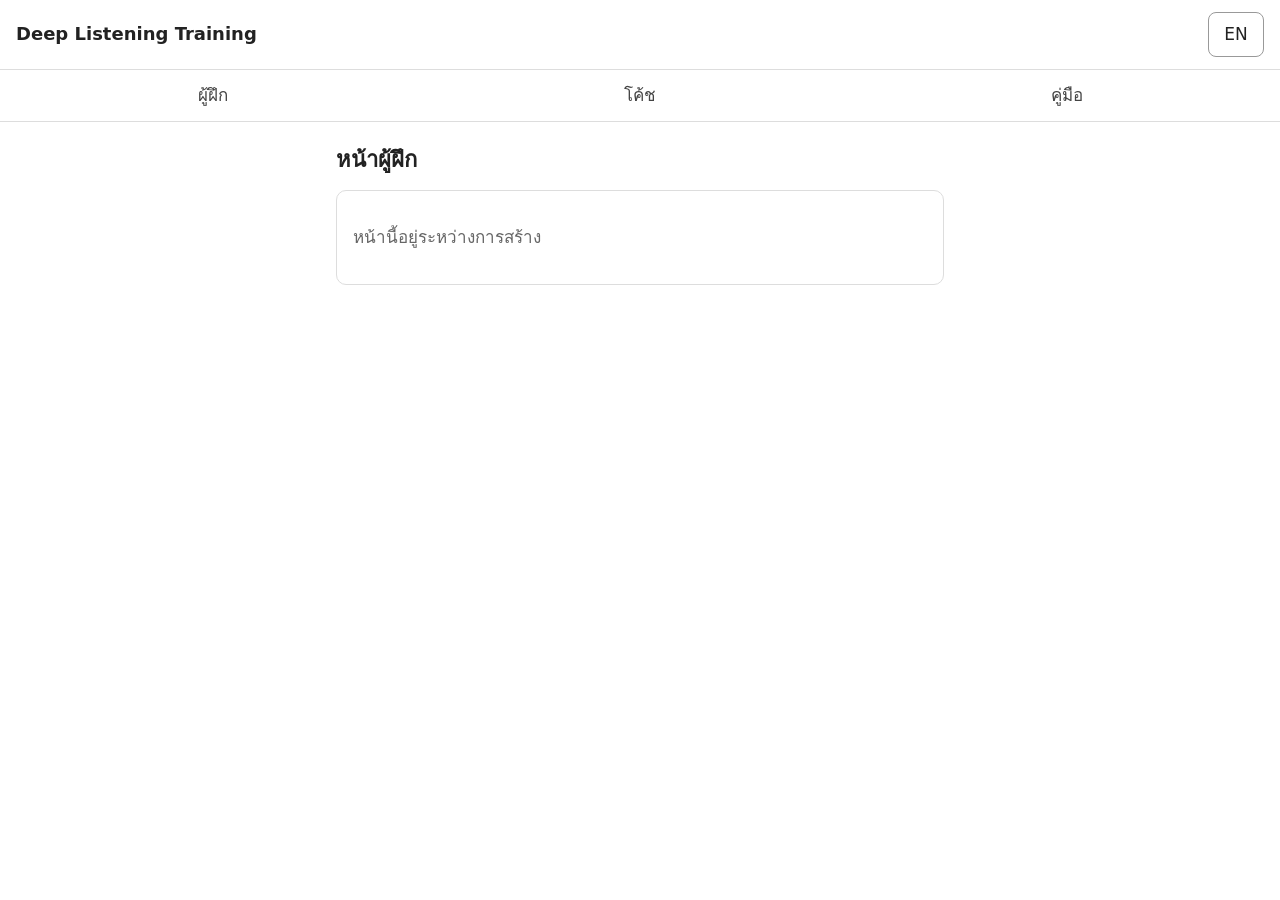
==== commit e5e3aa0d: "Add files via upload" ====
--- a/index.html
+++ b/index.html
@@ -1,529 +1,31 @@
 <!doctype html>
 <html lang="th">
 <head>
-<meta charset="utf-8">
-<meta name="viewport" content="width=device-width,initial-scale=1,viewport-fit=cover">
-<style>:root{color-scheme:light;box-sizing:border-box;padding-top:env(safe-area-inset-top,0px);padding-bottom:env(safe-area-inset-bottom,0px)}body{margin:0;padding:0}img{max-width:100%}[hidden]{display:none!important}</style>
-<title>Deep Listening Training</title>
-<meta name="claude:viewport-fit-sides" content="cover">
-<link rel="preconnect" href="https://fonts.googleapis.com">
-<link rel="stylesheet" href="https://fonts.googleapis.com/css2?family=Bai+Jamjuree:wght@500;600&family=IBM+Plex+Sans+Thai:wght@400;500;600&display=swap">
-<style>
-/* Layout: one calm column like a practice journal; tabs on top, one task per screen */
-:root{
-  --bg:#eef2f1; --surface:#ffffff; --ink:#1d2b2a; --muted:#5b6b69; --line:#d3dcda;
-  --accent:#2f6b66; --accent-ink:#ffffff; --soft:#dfeae8; --warn:#8a5a1c; --warn-soft:#f4e9d8;
-  --display:"Bai Jamjuree","IBM Plex Sans Thai",system-ui,sans-serif;
-  --body:"IBM Plex Sans Thai",system-ui,-apple-system,"Segoe UI",sans-serif;
-}
-@media (prefers-color-scheme:dark){:root:not([data-theme="light"]){
-  --bg:#121a19; --surface:#1a2524; --ink:#e3ecea; --muted:#9aaba8; --line:#2c3a38;
-  --accent:#6fb7ae; --accent-ink:#0f1918; --soft:#21302e; --warn:#e2b273; --warn-soft:#2e261b; color-scheme:dark}}
-:root[data-theme="dark"]{
-  --bg:#121a19; --surface:#1a2524; --ink:#e3ecea; --muted:#9aaba8; --line:#2c3a38;
-  --accent:#6fb7ae; --accent-ink:#0f1918; --soft:#21302e; --warn:#e2b273; --warn-soft:#2e261b; color-scheme:dark}
-*{box-sizing:border-box}
-body{background:var(--bg);color:var(--ink);font-family:var(--body);font-size:16px;line-height:1.6;
-  padding-left:max(16px,env(safe-area-inset-left,0px));padding-right:max(16px,env(safe-area-inset-right,0px));padding-block:20px 48px}
-.wrap{max-width:560px;margin:0 auto;display:flex;flex-direction:column;gap:20px}
-.top{display:flex;justify-content:space-between;align-items:center;gap:12px;flex-wrap:wrap}
-.tools{display:flex;gap:8px;align-items:center}
-h1{font-family:var(--display);font-weight:600;font-size:1.35rem;margin:0;letter-spacing:.01em}
-h1 small{display:block;font-family:var(--body);font-weight:400;font-size:.8rem;color:var(--muted)}
-h2{font-family:var(--display);font-weight:600;font-size:1.15rem;margin:0;text-wrap:balance}
-.lang{display:flex;border:1px solid var(--line);border-radius:999px;overflow:hidden}
-.lang button{border:0;background:transparent;color:var(--muted);padding:6px 14px;font:inherit;font-size:.85rem;cursor:pointer}
-.lang button[aria-pressed="true"]{background:var(--accent);color:var(--accent-ink)}
-.voice{border:1px solid var(--line);background:transparent;color:var(--muted);border-radius:999px;padding:6px 12px;font:inherit;font-size:.85rem;cursor:pointer}
-.voice[aria-pressed="true"]{color:var(--accent);border-color:var(--accent)}
-nav{display:grid;grid-template-columns:repeat(4,1fr);gap:4px;background:var(--soft);padding:4px;border-radius:12px}
-nav button{border:0;background:transparent;color:var(--muted);padding:9px 6px;border-radius:9px;font:inherit;font-size:.92rem;cursor:pointer}
-nav button[aria-selected="true"]{background:var(--surface);color:var(--ink);font-weight:600}
-.panel{background:var(--surface);border:1px solid var(--line);border-radius:16px;padding:20px;display:flex;flex-direction:column;gap:16px}
-label{display:flex;flex-direction:column;gap:6px;font-size:.9rem;color:var(--muted)}
-input,textarea{font:inherit;color:var(--ink);background:var(--bg);border:1px solid var(--line);border-radius:10px;padding:10px 12px;width:100%}
-textarea{min-height:110px;resize:vertical}
-input:focus-visible,textarea:focus-visible,button:focus-visible,summary:focus-visible{outline:2px solid var(--accent);outline-offset:2px}
-.row{display:grid;grid-template-columns:1fr 1fr;gap:12px}
-.btn{border:0;border-radius:12px;padding:13px 18px;font:inherit;font-weight:600;cursor:pointer;background:var(--accent);color:var(--accent-ink)}
-.btn.ghost[aria-pressed="true"]{background:var(--warn-soft);color:var(--warn);border-color:var(--warn)}
-.btn.ghost{background:transparent;color:var(--accent);border:1px solid var(--line);font-weight:500}
-.btns{display:flex;gap:10px;flex-wrap:wrap}.btns .btn{flex:1 1 140px}
-.note{font-size:.85rem;color:var(--muted);margin:0}
-.say{font-family:var(--display);font-size:1.3rem;font-weight:500;line-height:1.45;margin:0;text-wrap:balance}
-.replay{align-self:flex-start;border:0;background:transparent;color:var(--accent);font:inherit;font-size:.85rem;cursor:pointer;padding:0}
-details.guide{border:1px dashed var(--line);border-radius:12px;padding:10px 14px}
-details.guide summary{cursor:pointer;color:var(--accent);font-weight:500}
-details.guide p{margin:10px 0 0}
-.timer{display:flex;flex-direction:column;align-items:center;gap:14px;padding-block:8px}
-.clock{font-family:var(--display);font-size:clamp(3.2rem,16vw,4.6rem);font-weight:500;font-variant-numeric:tabular-nums;letter-spacing:.02em}
-.bar{width:100%;height:6px;background:var(--soft);border-radius:999px;overflow:hidden}
-.bar i{display:block;height:100%;background:var(--accent);width:0;transition:width 1s linear}
-.chip{display:inline-block;font-size:.78rem;padding:2px 10px;border-radius:999px;background:var(--soft);color:var(--accent);font-weight:500;white-space:nowrap}
-.chip.bd{background:var(--warn-soft);color:var(--warn)}
-.chip.ex{background:transparent;border:1px dashed var(--line);color:var(--muted)}
-.status{border-radius:12px;padding:12px 14px;background:var(--soft)}
-.status.bd{background:var(--warn-soft)}
-.status p{margin:0}
-.steps{font-size:.8rem;color:var(--muted);font-variant-numeric:tabular-nums}
-.list{display:flex;flex-direction:column;gap:12px}
-.entry{border:1px solid var(--line);border-radius:12px;padding:14px;display:flex;flex-direction:column;gap:8px}
-.entry .head{display:flex;justify-content:space-between;gap:8px;flex-wrap:wrap}
-.entry .when{font-size:.85rem;color:var(--muted);font-variant-numeric:tabular-nums}
-.entry dl{margin:0;display:grid;grid-template-columns:auto 1fr;gap:4px 12px;font-size:.9rem}
-.entry dt{color:var(--muted)} .entry dd{margin:0;min-width:0;overflow-wrap:anywhere}
-.stats{display:grid;grid-template-columns:repeat(3,1fr);gap:10px}
-.stat{background:var(--bg);border-radius:12px;padding:12px;text-align:center}
-.stat b{display:block;font-family:var(--display);font-size:1.5rem;font-variant-numeric:tabular-nums}
-.stat span{font-size:.8rem;color:var(--muted)}
-.demo{flex-direction:row;align-items:center;gap:8px;font-size:.85rem}
-.demo input{width:auto}
-.seg{display:grid;grid-template-columns:1fr 1fr;gap:4px;background:var(--soft);padding:4px;border-radius:12px}
-.seg button{border:0;background:transparent;color:var(--muted);padding:9px 6px;border-radius:9px;font:inherit;font-size:.92rem;cursor:pointer}
-.seg button[aria-pressed="true"]{background:var(--surface);color:var(--ink);font-weight:600}
-input[readonly]{color:var(--muted)}
-.grid90{display:grid;grid-template-columns:repeat(10,1fr);gap:4px;margin-top:12px}
-.box{aspect-ratio:1;border-radius:5px;display:grid;place-items:center;font-size:.62rem;font-variant-numeric:tabular-nums;border:1px solid transparent;min-width:0}
-.box.ok{background:var(--accent);color:var(--accent-ink)}
-.box.bdx{background:var(--warn-soft);color:var(--warn);border-color:var(--warn)}
-.box.miss{border:1px dashed var(--muted);color:var(--muted)}
-.box.fut{background:var(--bg);color:var(--muted);opacity:.7}
-.box.now{outline:2px solid var(--ink);outline-offset:1px}
-.legend{display:flex;flex-wrap:wrap;gap:6px 14px;margin-top:12px;font-size:.8rem;color:var(--muted)}
-.legend span{display:inline-flex;align-items:center;gap:6px}
-.legend .box{width:14px;height:14px;display:inline-block;border-radius:4px}
-@media (max-width:420px){.row{grid-template-columns:1fr}}
-@media (prefers-reduced-motion:reduce){.bar i{transition:none}}
-</style>
+  <meta charset="utf-8">
+  <meta name="viewport" content="width=device-width, initial-scale=1">
+  <title>Deep Listening Training</title>
+  <link rel="stylesheet" href="style.css">
 </head>
 <body>
-<div class="wrap">
-  <div class="top">
-    <h1><span data-t="appName"></span><small data-t="tagline"></small></h1>
-    <div class="tools">
-      <button class="voice" id="b-voice" type="button" aria-pressed="true"></button>
-      <div class="lang" role="group" aria-label="Language">
-        <button id="lang-th" type="button">ไทย</button>
-        <button id="lang-en" type="button">EN</button>
-      </div>
-    </div>
-  </div>
+  <header class="topbar">
+    <h1 class="brand" data-i18n="appName">Deep Listening Training</h1>
+    <button id="langToggle" class="lang-toggle" type="button" data-i18n="langButton" data-i18n-label="langLabel">EN</button>
+  </header>
 
-  <p class="status bd" id="voice-msg" hidden></p>
-  <button class="replay" id="b-test-voice" type="button" data-t="testVoice"></button>
-
-  <nav role="tablist">
-    <button id="tab-today" role="tab" data-view="today" data-t="tabToday"></button>
-    <button id="tab-history" role="tab" data-view="history" data-t="tabHistory"></button>
-    <button id="tab-coach" role="tab" data-view="coach" data-t="tabCoach"></button>
-    <button id="tab-tools" role="tab" data-view="tools" data-t="tabTools"></button>
+  <nav class="nav">
+    <a href="index.html" data-i18n="navParticipant">ผู้ฝึก</a>
+    <a href="coach.html" data-i18n="navCoach">โค้ช</a>
+    <a href="manual.html" data-i18n="navManual">คู่มือ</a>
   </nav>
 
-  <!-- TODAY: welcome -->
-  <section class="panel" id="v-welcome">
-    <p class="say" data-t="welcome"></p>
-    <button class="btn" id="b-welcome" type="button" data-t="letsBegin"></button>
-  </section>
+  <main>
+    <h2 data-i18n="participantTitle">หน้าผู้ฝึก</h2>
+    <!-- คำสั่งที่ 1 จะสร้างเนื้อหาหน้านี้ -->
+    <div class="card">
+      <p class="muted" data-i18n="placeholder">หน้านี้อยู่ระหว่างการสร้าง</p>
+    </div>
+  </main>
 
-  <!-- TODAY: declare -->
-  <section class="panel" id="v-declare" hidden>
-    <p class="say" data-t="askActivity"></p>
-    <button class="replay" id="b-replay-ask" type="button" data-t="replay"></button>
-    <div class="seg" role="group">
-      <button id="g-main" type="button" data-t="gMain"></button>
-      <button id="g-extra" type="button" data-t="gExtra"></button>
-    </div>
-    <p class="note" id="g-note"></p>
-    <label><span data-t="qActivity"></span><input id="f-activity" type="text"></label>
-    <label id="l-min" hidden><span data-t="qMin"></span><input id="f-min" type="number" min="1" max="180" inputmode="numeric" value="30"></label>
-    <div class="row">
-      <label><span data-t="qStart"></span><input id="f-start" type="time"></label>
-      <label><span data-t="qEnd"></span><input id="f-end" type="time" readonly></label>
-    </div>
-    <label><span data-t="qAlarm"></span><input id="f-alarm" type="time"></label>
-    <div class="btns">
-      <button class="btn ghost" id="b-declare" type="button" data-t="declare"></button>
-      <button class="btn ghost" id="b-test-alarm" type="button" data-t="testAlarm"></button>
-    </div>
-    <div class="status" id="d-status" hidden><p id="d-status-text"></p></div>
-    <p class="note" data-t="alarmNote"></p>
-    <details class="guide" id="d-why">
-      <summary data-t="whyTitle"></summary>
-      <p data-t="why"></p>
-      <button class="replay" id="b-why-say" type="button" data-t="listen"></button>
-    </details>
-    <details class="guide" id="d-guide">
-      <summary data-t="guideTitle"></summary>
-      <p data-t="guide"></p>
-      <button class="replay" id="b-guide-say" type="button" data-t="listen"></button>
-    </details>
-    <label class="demo"><input id="f-demo" type="checkbox"><span data-t="demo"></span></label>
-    <button class="btn" id="b-start" type="button" data-t="begin"></button>
-  </section>
-
-  <!-- TODAY: timer -->
-  <section class="panel" id="v-timer" hidden>
-    <div class="timer">
-      <span class="chip" id="t-activity"></span>
-      <div class="clock" id="t-clock">10:00</div>
-      <div class="bar"><i id="t-bar"></i></div>
-      <p class="note" id="t-note" data-t="timerNote"></p>
-    </div>
-    <button class="btn ghost" id="b-end" type="button" data-t="endNow"></button>
-  </section>
-
-  <!-- TODAY: reflect, one question at a time -->
-  <section class="panel" id="v-reflect" hidden>
-    <div class="status" id="r-status"><p id="r-status-text"></p></div>
-    <span class="steps" id="r-steps"></span>
-    <p class="say" id="r-q"></p>
-    <button class="replay" id="b-replay-q" type="button" data-t="replay"></button>
-    <textarea id="f-answer" aria-labelledby="r-q"></textarea>
-    <button class="btn ghost" id="b-mic" type="button" aria-pressed="false"></button>
-    <p class="note" id="mic-msg" hidden></p>
-    <p class="note" data-t="voiceHint"></p>
-    <div class="btns">
-      <button class="btn ghost" id="b-prev" type="button" data-t="back"></button>
-      <button class="btn" id="b-next" type="button"></button>
-    </div>
-  </section>
-
-  <!-- TODAY: done -->
-  <section class="panel" id="v-done" hidden>
-    <p class="say" data-t="doneTitle"></p>
-    <p class="note" data-t="doneNote"></p>
-    <button class="btn ghost" id="b-again" type="button" data-t="again"></button>
-  </section>
-
-  <!-- HISTORY -->
-  <section class="panel" id="v-history" hidden>
-    <h2 data-t="historyTitle"></h2>
-    <details class="guide" id="cal-h"><summary data-t="calTitle"></summary><div id="cal-h-body"></div></details>
-    <div class="list" id="h-list"></div>
-  </section>
-
-  <!-- COACH -->
-  <section class="panel" id="v-coach" hidden>
-    <h2 data-t="coachTitle"></h2>
-    <div class="stats">
-      <div class="stat"><b id="c-days">0</b><span data-t="statDays"></span></div>
-      <div class="stat"><b id="c-ontime">0</b><span data-t="statOnTime"></span></div>
-      <div class="stat"><b id="c-bd">0</b><span data-t="statBd"></span></div>
-    </div>
-    <p class="note" data-t="coachNote"></p>
-    <details class="guide" id="cal-c"><summary data-t="calTitle"></summary><div id="cal-c-body"></div></details>
-    <div class="list" id="c-list"></div>
-    <button class="btn ghost" id="b-clear" type="button" data-t="clearEx"></button>
-  </section>
-
-  <!-- COACH TOOLS (simple passcode gate) -->
-  <section class="panel" id="v-tools" hidden>
-    <h2 data-t="toolsTitle"></h2>
-    <div id="tools-lock" style="display:contents">
-      <p class="note" data-t="toolsLock"></p>
-      <label><span data-t="qCode"></span><input id="f-code" type="password" inputmode="numeric" autocomplete="off"></label>
-      <p class="status bd" id="code-msg" hidden></p>
-      <button class="btn" id="b-code" type="button" data-t="unlock"></button>
-    </div>
-    <div id="tools-open" style="display:contents">
-      <p class="note" data-t="toolsNote"></p>
-      <div class="list" id="tools-list"></div>
-      <button class="btn ghost" id="b-lock" type="button" data-t="lock"></button>
-    </div>
-  </section>
-</div>
-
-<script>
-const T={
- th:{appName:"Deep Listening Training",tagline:"เกม 90 วัน · นั่งหลับตาวันละ 10 นาที · เล่นเพื่อเป็นคำพูด",
-  tabToday:"วันนี้",tabHistory:"ประวัติ",tabCoach:"โค้ช",tabTools:"เครื่องมือ",toolsTitle:"เครื่องมือโค้ช",toolsLock:"ส่วนนี้สำหรับผู้ที่กำลังฝึกเป็นโค้ช ใส่รหัสเพื่อเปิดครับ",qCode:"รหัส",unlock:"เปิด",lock:"ล็อกอีกครั้ง",codeBad:"รหัสไม่ถูกต้อง ลองอีกครั้งครับ",toolsNote:"กดที่ชื่อเครื่องมือเพื่ออ่าน หรือกดฟังเป็นเสียง",voiceOn:"เสียง: เปิด",voiceOff:"เสียง: ปิด",
-  welcome:"สวัสดีครับ ยินดีต้อนรับสู่ Deep Listening",letsBegin:"มาเริ่มต้นกันเลย",
-  askActivity:"วันนี้คุณจะเล่นเกมอะไร และจะเล่นตั้งแต่กี่โมงถึงกี่โมงครับ",
-  replay:"ฟังอีกครั้ง",listen:"ฟังเป็นเสียง",
-  qActivity:"ชื่อเกม",gMain:"เกมหลัก",gExtra:"เกมเสริม",
-  gMainNote:"เกมหลักคือนั่งหลับตา 10 นาที ทุกคนเล่นเกมนี้ทุกวัน",
-  gExtraNote:"เกมเสริมเลือกเองได้ เช่น ออกกำลังกาย อ่านหนังสือ เรียนภาษาอังกฤษ เรียนภาษาจีน ส่วนเกมหลักยังต้องเล่นทุกวัน",
-  extraPh:"เช่น ออกกำลังกาย",qMin:"เล่นกี่นาที",qAlarm:"ตั้งเวลาปลุก (ไม่บังคับ) เช่น ปลุก 05:50 เล่น 06:00",
-  declare:"ประกาศเวลา",testAlarm:"ลองฟังเสียงปลุก",
-  declared:(n,s,e,a)=>`ประกาศแล้ว: ${n} ${s}–${e}`+(a?` · ปลุก ${a}`:""),
-  declSay:"ประกาศเวลาแล้วครับ",alarmSay:"ปลุกแล้วครับ",timeSay:"ถึงเวลาแล้ว",
-  alarmNote:"ถึงเวลาแล้วแอปบอกครั้งเดียว ไม่เตือนซ้ำ คุณกดเริ่มเอง ต้นแบบนี้ปลุกได้เฉพาะตอนเปิดหน้านี้ค้างไว้ แอปจริงจะปลุกแม้ปิดหน้าจอ",
-  whyTitle:"คุณเล่นเกมนี้เพราะอะไร",
-  why:"เล่นเกมเพื่อเป็นคำพูด จะชอบหรือไม่ชอบ จะอยากหรือไม่อยาก ก็เล่นตรงเวลาตามที่พูดไว้ครับ",
-  voiceHint:"พูดหรือพิมพ์ก็ได้ พูดจบแล้วไมค์หยุดเอง กดอีกครั้งเพื่อพูดต่อ",micStart:"🎤 กดเพื่อพูด",micStop:"⏹ กำลังฟัง กดเพื่อหยุด",micNo:"เครื่องนี้ยังพูดใส่แอปไม่ได้ ใช้ปุ่มไมค์บนคีย์บอร์ดมือถือแทน หรือพิมพ์เอาได้ครับ",
-  calTitle:"ปฏิทิน 90 วัน (เกมหลัก)",cal:{ok:"ตรงเวลา",bdx:"break down",miss:"ไม่ได้เล่น",fut:"ยังไม่ถึง"},qStart:"เริ่มกี่โมง",qEnd:"จบกี่โมง",
-  guideTitle:"นั่งยังไง นั่งแล้วได้อะไร",
-  guide:"การนั่งสิบนาทีนี้ ให้คุณนั่งดูอาการของความคิด อาการของร่างกาย อาการของความรู้สึก และอาการของความอยากกับความไม่อยาก ไม่จำเป็นต้องสงบหรือนิ่ง แต่ถ้าสงบหรือนิ่งก็ได้ ถ้านั่งไปแล้วโกรธ โมโห บ่นในใจ หรืออึดอัดขัดใจ ก็ได้เหมือนกัน ไม่ต้องไปสนใจว่ามันจะออกมาเป็นยังไง ปล่อยให้มันไหลไปอย่างอิสระ แค่นั้นเองครับ",
-  demo:"โหมดทดลอง: จับเวลาแค่ 10 วินาที",begin:"เริ่มเกม",
-  startSay:"เริ่มได้เลยครับ",endSay:"ครบเวลาแล้วครับ",
-  timerNote:"นั่งหลับตา ดูอาการที่เกิดขึ้น",endNow:"จบตอนนี้",
-  onTime:"ตรงตามเวลาที่ประกาศ",
-  bd:"ไม่ตรงกับเวลาที่ประกาศไว้ นี่คือ break down แค่ไม่ตรงเวลา เริ่มใหม่ได้เลย",
-  q:["ก่อนทำ รู้สึกยังไงครับ","ขณะทำ รู้สึกยังไงครับ","ทำเสร็จแล้ว รู้สึกยังไงครับ","ตอนนี้รู้สึกยังไงครับ","ได้อะไร หรือเห็นอะไรจากตรงนี้ครับ"],
-  step:(i,n)=>`ข้อ ${i} จาก ${n}`,back:"ย้อนกลับ",next:"ถัดไป",save:"บันทึก",
-  doneTitle:"บันทึกแล้ว ขอบคุณที่เล่าให้ฟังครับ",doneNote:"แอปจำเวลาที่ประกาศไว้ให้ พรุ่งนี้กลับมาเล่นต่อได้เลย เปลี่ยนเวลาได้ถ้าต้องการ",again:"กลับไปหน้าแรก",
-  historyTitle:"ประวัติการฝึก",coachTitle:"มุมมองโค้ช",
-  statDays:"วัน จาก 90",statOnTime:"ตรงเวลา",statBd:"break down",
-  coachNote:"ต้นแบบนี้เก็บข้อมูลไว้ในเครื่องนี้เท่านั้น เวอร์ชันจริงโค้ชจะเห็นข้อมูลของผู้เรียนทุกคน",
-  clearEx:"ลบรายการตัวอย่าง",example:"ตัวอย่าง",empty:"ยังไม่มีบันทึก เริ่มจากแท็บวันนี้",
-  d:["ก่อน","ขณะ","หลัง","ตอนนี้","เห็น"],defaultActivity:"นั่งหลับตา 10 นาที",noVoice:"เครื่องนี้ยังไม่มีเสียงอ่านภาษาไทย ลองกด EN เพื่อฟังภาษาอังกฤษ หรือเปิดในมือถือ",noSpeech:"เบราว์เซอร์นี้ไม่ยอมเล่นเสียง ลองเปิดลิงก์ในมือถือ หรือเช็กว่าไม่ได้ปิดเสียงเครื่องไว้",testVoice:"🔊 ทดสอบเสียง",testSay:"ทดสอบเสียงครับ ได้ยินไหมครับ"},
- en:{appName:"Deep Listening Training",tagline:"A 90-day game · 10 minutes eyes closed · play to be your word",
-  tabToday:"Today",tabHistory:"History",tabCoach:"Coach",tabTools:"Tools",toolsTitle:"Coach tools",toolsLock:"This part is for people training to be coaches. Enter the code to open it.",qCode:"Code",unlock:"Open",lock:"Lock again",codeBad:"That code is not right. Try again.",toolsNote:"Tap a tool to read it, or listen to it.",voiceOn:"Voice: on",voiceOff:"Voice: off",
-  welcome:"Hello, and welcome to Deep Listening.",letsBegin:"Let's begin",
-  askActivity:"Which game will you play today, and from what time to what time?",
-  replay:"Hear again",listen:"Listen",
-  qActivity:"Game name",gMain:"Main game",gExtra:"Extra game",
-  gMainNote:"The main game is sitting with eyes closed for 10 minutes. Everyone plays it every day.",
-  gExtraNote:"Extra games are your own choice: exercise, reading, learning English or Chinese. The main game is still played every day.",
-  extraPh:"e.g. Exercise",qMin:"Minutes",qAlarm:"Alarm (optional), e.g. alarm 05:50, play 06:00",
-  declare:"Declare the time",testAlarm:"Hear the alarm",
-  declared:(n,s,e,a)=>`Declared: ${n} ${s}–${e}`+(a?` · alarm ${a}`:""),
-  declSay:"Your time is declared.",alarmSay:"This is your alarm.",timeSay:"It is time.",
-  alarmNote:"At the declared time the app says so once, with no repeats. You press start yourself. This prototype only rings while this page stays open; the real app will ring with the screen off.",
-  whyTitle:"Why do you play this game?",
-  why:"I play to be my word. Like it or not, want to or not, I play on time, as I said.",
-  voiceHint:"Speak or type. The microphone stops when you pause; tap again to say more.",micStart:"🎤 Tap to speak",micStop:"⏹ Listening. Tap to stop",micNo:"Speaking into the app does not work on this device. Use the microphone on your phone keyboard, or type.",
-  calTitle:"90-day calendar (main game)",cal:{ok:"On time",bdx:"Break down",miss:"Not played",fut:"Not yet"},qStart:"Start time",qEnd:"End time",
-  guideTitle:"How do I sit? What will I get?",
-  guide:"For these ten minutes, sit and watch what happens: in your thoughts, in your body, in your feelings, and in wanting and not wanting. You don't need to be calm or still, but calm or still is fine too. If you feel angry, irritated, complain inside, or feel uncomfortable, that is fine as well. Don't mind how it turns out. Let it flow freely. That's all.",
-  demo:"Test mode: 10-second timer",begin:"Start the game",
-  startSay:"You can begin now.",endSay:"Time is up.",
-  timerNote:"Sit with eyes closed. Watch what happens.",endNow:"End now",
-  onTime:"On time, as declared",
-  bd:"Not at the declared time. This is a break down: it was just not on time. You can start again now.",
-  q:["Before you started, how did you feel?","While you were doing it, how did you feel?","When you finished, how did you feel?","How do you feel now?","What did you get, or see, from this?"],
-  step:(i,n)=>`Question ${i} of ${n}`,back:"Back",next:"Next",save:"Save",
-  doneTitle:"Saved. Thank you for telling it.",doneNote:"The app remembers your declared time. Come back tomorrow to play again; change the time if you need to.",again:"Back to start",
-  historyTitle:"Practice history",coachTitle:"Coach view",
-  statDays:"days of 90",statOnTime:"on time",statBd:"break down",
-  coachNote:"This prototype keeps data on this device only. In the real app the coach sees every learner.",
-  clearEx:"Remove example entries",example:"Example",empty:"No entries yet. Start from the Today tab.",
-  d:["Before","During","After","Now","Saw"],defaultActivity:"Sitting eyes closed, 10 minutes",noVoice:"This device has no voice for this language. Try the other language, or open the link on a phone.",noSpeech:"This browser did not play the voice. Try opening the link on a phone, and check the device is not muted.",testVoice:"🔊 Test voice",testSay:"Testing the voice. Can you hear me?"}
-};
-const TOOLS={"th": [{"t": "หลักของโค้ช", "p": ["โค้ชไม่สอน ไม่แนะนำ ไม่ให้ความรู้ และไม่บอกว่าผู้เรียนรู้สึกอะไร ผู้เรียนต้องเห็นเอง", "หน้าที่ของโค้ชคือสร้างสภาพแวดล้อม ให้ผู้เรียนเห็น รู้ และสัมผัสด้วยตัวเองจากการนั่งสิบนาที", "ถ้าผู้เรียนสงสัย ให้ถามว่า คุณเล่นเกมนี้เพราะอะไร คำตอบคือ เล่นเกมเพื่อเป็นคำพูด จะชอบหรือไม่ชอบ จะอยากหรือไม่อยาก ก็ทำตรงเวลา"]}, {"t": "Integrity การเป็นคำพูด", "p": ["Integrity คือการทำสิ่งที่ตัวเองพูดไว้ ในเวลาที่ตัวเองเลือกเอง", "Integrity กว้างกว่าวินัย วินัยคือการทำตามกฎหรือตาราง ส่วน Integrity เพิ่มความเป็นเจ้าของคำพูดของตัวเอง การนั่งสิบนาทีให้วินัย และใน Integrity มีวินัยอยู่แล้ว", "การนั่งตรงเวลาทุกวัน และการประกาศ break down คือการฝึก Integrity", "ความเชื่อว่าตัวเองทำได้ สร้างจากการรักษาคำพูดซ้ำๆ ไม่ได้มาจากการมีใครบอก"]}, {"t": "Break down", "p": ["เมื่อไม่ตรงกับเวลาที่ประกาศ แม้คลาดไปหนึ่งนาที จะจบก่อนหรือจบช้า ให้ผู้เรียนประกาศ break down หมายถึง ไม่ได้ทำตามคำพูดที่ให้ไว้", "จุดประสงค์คือ ไม่ให้ติดอยู่กับความรู้สึกแย่ ไม่ดีพอ หรือเลว แค่ไม่ตรงเวลา ทำใหม่ได้เลย ถ้าเป็นไปได้ให้เริ่มใหม่ตอนนั้น", "ไม่ต้องเริ่มนับเก้าสิบวันใหม่ เล่นต่อไปได้เลย"]}, {"t": "8 Element", "p": ["1. เชื่อว่าตัวเองสามารถ และเชื่อว่าตัวเองทำได้", "2. มีไอเดียดี", "3. การสื่อสาร", "4. ทำแบบโล่งๆ ว่างๆ", "5. ไม่มากไม่น้อย", "6. ทำสม่ำเสมอ", "7. มีสติระลึกรู้", "8. ความสงบในใจ", "ลำดับมีความหมาย เป็นเส้นทางจากเชื่อ สู่คิด พูด ทำ และจบที่ความสงบในใจ"]}, {"t": "Clearing", "p": ["คนเรามีความว้าวุ่น สับสน ไม่สบายใจ อยากระบาย แต่กลัวถูกนินทาหรือถูกตัดสิน", "Clearing คือพื้นที่ปลอดภัย ให้บ่น เสียใจ หรือร้องไห้ได้ เป็นการทำให้สมองโล่ง ว่าง", "ให้เขาพูดจนหมด ไม่มีผิด ไม่มีชั่ว ไม่มีเลว โค้ชไม่บอก ไม่สอน ไม่แนะนำ และไม่ตัดสินแม้ในใจ", "โค้ชแค่เรียกชื่อความรู้สึก เช่น ผมเข้าใจว่าคุณกำลังโกรธ หรือ ผมเข้าใจว่าคุณกำลังเสียใจ และพูดได้ว่า ผมอยู่ข้างคุณ ไม่ว่าคุณจะโกรธหรือเสียใจ", "Clearing เชื่อมกับ 8 Element ข้อ 4 ทำแบบโล่งๆ ว่างๆ"]}, {"t": "ลำดับการพบโค้ช", "p": ["1. ผู้เรียนเล่าการนั่งสิบนาที ว่าอยู่ในอะไร ความคิด ความรู้สึก ความอยาก หรือความไม่อยาก ให้เล่าจนจบ ไม่ขัด ไม่ตีความ", "2. โค้ช recreate คือได้ยินทั้งคน รวมถึงสิ่งที่เขาไม่ได้พูด", "3. ถามว่า ฟังแล้วรู้สึกยังไง", "4. ส่วนใหญ่จะตอบเป็นเรื่องราว ให้ดึงกลับมาที่คำถาม คุณรู้สึกยังไง", "5. ถามว่า ได้อะไร หรือเห็นอะไรจากตรงนี้", "ถ้าผู้เรียนโกรธหรือหงุดหงิด ไม่ต้องปลอบ ไม่ต้องขอโทษ ไม่ต้องอธิบาย แค่รับรู้แล้วถามกลับ โกรธ หงุดหงิด เสียใจ ได้ทั้งหมด", "คำตอบคือฝึกต่อ สิบนาทีจะแสดงให้เขาเห็นเอง ไม่ใช่โค้ช"]}], "en": [{"t": "The coach's principle", "p": ["The coach does not teach, advise, give knowledge, or tell learners what they feel. Learners must see it for themselves.", "The coach's job is to create the environment, so learners see, know and experience it themselves from the ten-minute sit.", "When a learner doubts, ask: why do you play this game? The answer is: I play to be my word. Like it or not, want to or not, do it on time."]}, {"t": "Integrity: being your word", "p": ["Integrity is doing what you yourself said you would do, at the time you yourself chose.", "Integrity is broader than discipline. Discipline is following rules or a schedule. Integrity adds ownership of your own word. The ten-minute sit gives discipline, and integrity contains discipline.", "Sitting on time every day, and declaring a break down, are the practice of integrity.", "Believing you can do it is built by keeping your word again and again, not by being told."]}, {"t": "Break down", "p": ["When the sit is not at the declared time, even one minute off, ending early or late, the learner declares a break down. It means: I did not keep the word I gave.", "The purpose is not to get stuck feeling bad, not good enough, or wicked. It was just not on time. Do it again, right then if possible.", "The ninety days do not restart. Keep playing."]}, {"t": "8 Element", "p": ["1. Believe you are able, and believe you can do it", "2. Have a good idea", "3. Communication", "4. Do it light and empty", "5. In balance", "6. Do it consistently", "7. Awareness", "8. Inner peace", "The order matters. It is a path from believing, to thinking, speaking and doing, ending in inner peace."]}, {"t": "Clearing", "p": ["People carry restlessness, confusion and unease. They want to let it out, but fear gossip or judgement.", "Clearing is a safe space to complain, feel hurt, or cry. It makes the mind light and empty.", "Let them talk until they are completely empty. Nothing is wrong, bad or wicked. The coach does not tell, teach or advise, and does not judge even silently.", "The coach only names the feeling: I understand you are angry, or I understand you are sad. The coach can say: I am on your side, whether you are angry or sad.", "Clearing links to 8 Element number 4, do it light and empty."]}, {"t": "Coach session flow", "p": ["1. The learner shares the ten-minute sit: what they were in, thought, feeling, wanting or not wanting. Let them tell it to the end. Do not interrupt or interpret.", "2. The coach recreates: hearing the whole person, including what was not said.", "3. Ask: having heard that, how do you feel?", "4. Most people answer with a story. Bring them back to: how do you feel?", "5. Ask: what did you get, or see, from this?", "If the learner gets angry or irritated, do not soothe, apologise or explain. Acknowledge it and ask back. Angry, irritated, sad: all of it is allowed.", "The answer is to keep practising. The ten minutes will show them, not the coach."]}]};
-const FIELDS=["before","during","after","feel","saw"];
-const KEY="dlt-proto-v1";
-let gameType="main", decl=null, fired={}, actx=null;
-let lang="th", view="today", stage="welcome", session=null, tick=null, wake=null, qi=0, answers={}, voiceOn=true;
-const $=id=>document.getElementById(id);
-const store={get(k,d){try{const v=localStorage.getItem(k);return v?JSON.parse(v):d}catch(e){return d}},
-  set(k,v){try{localStorage.setItem(k,JSON.stringify(v))}catch(e){}}};
-const pad=n=>String(n).padStart(2,"0");
-const hm=d=>pad(d.getHours())+":"+pad(d.getMinutes());
-const iso=d=>d.getFullYear()+"-"+pad(d.getMonth()+1)+"-"+pad(d.getDate());
-function addMin(t,m){const[h,mi]=t.split(":").map(Number);const x=(h*60+mi+m+1440)%1440;return pad(Math.floor(x/60))+":"+pad(x%60)}
-
-/* ---- voice (browser text-to-speech) ---- */
-const synth=window.speechSynthesis;
-function pickVoice(){
-  if(!synth)return null;
-  const want=lang==="th"?"th":"en";
-  const vs=synth.getVoices().filter(v=>v.lang&&v.lang.toLowerCase().replace("_","-").startsWith(want));
-  return vs.find(v=>v.localService)||vs[0]||null;
-}
-function voiceMsg(text){const el=$("voice-msg");el.textContent=text||"";el.hidden=!text}
-function say(text){
-  if(!voiceOn)return;
-  if(!synth){voiceMsg(T[lang].noSpeech);return}
-  try{
-    if(synth.speaking||synth.pending)synth.cancel();
-    synth.resume();
-    const u=new SpeechSynthesisUtterance(text);const v=pickVoice();
-    u.lang=v?v.lang:(lang==="th"?"th-TH":"en-US");if(v)u.voice=v;
-    u.rate=lang==="th"?0.9:0.95;u.volume=1;
-    let started=false;
-    u.onstart=()=>{started=true;voiceMsg("")};
-    u.onerror=()=>voiceMsg(v?T[lang].noSpeech:T[lang].noVoice);
-    setTimeout(()=>synth.speak(u),60);
-    setTimeout(()=>{if(!started)voiceMsg(v?T[lang].noSpeech:T[lang].noVoice)},2500);
-  }catch(e){voiceMsg(T[lang].noSpeech)}
-}
-if(synth)synth.onvoiceschanged=()=>{};
-
-function seed(){
-  const d=new Date(); const day=n=>{const x=new Date(d);x.setDate(d.getDate()-n);return iso(x)};
-  return[
-   {id:1,ex:true,date:day(2),activity:T.th.defaultActivity,declStart:"06:00",declEnd:"06:10",actStart:"06:00",actEnd:"06:10",ontime:true,
-    before:"ง่วง ยังไม่อยากลุก",during:"ได้ยินเสียงนก ความคิดเรื่องงานเข้ามาหลายรอบ",after:"ตัวเบาขึ้น",feel:"สงบ",saw:"เห็นว่าความคิดมาเอง ไปเอง"},
-   {id:2,ex:true,date:day(1),activity:T.th.defaultActivity,declStart:"06:00",declEnd:"06:10",actStart:"06:04",actEnd:"06:14",ontime:false,
-    before:"รีบ หงุดหงิด",during:"ใจลอยไปเรื่องที่ตื่นสาย",after:"เฉยๆ",feel:"ยังค้างอยู่นิดหน่อย",saw:"เห็นว่าตัวเองตัดสินตัวเอง"},
-   {id:3,ex:true,date:day(0),activity:T.th.defaultActivity,declStart:"06:00",declEnd:"06:10",actStart:"06:00",actEnd:"06:10",ontime:true,
-    before:"ปกติ",during:"รู้สึกที่หน้าอก",after:"อุ่น",feel:"โล่ง",saw:"ความรู้สึกกับความคิดเป็นคนละอย่าง"}];
-}
-let entries=store.get(KEY,null); if(!entries){entries=seed();store.set(KEY,entries)}
-
-function applyLang(){
-  document.documentElement.lang=lang;
-  document.querySelectorAll("[data-t]").forEach(el=>el.textContent=T[lang][el.dataset.t]);
-  $("lang-th").setAttribute("aria-pressed",lang==="th");$("lang-en").setAttribute("aria-pressed",lang==="en");
-  $("b-voice").textContent=voiceOn?T[lang].voiceOn:T[lang].voiceOff;$("b-voice").setAttribute("aria-pressed",voiceOn);
-  $("g-main").setAttribute("aria-pressed",gameType==="main");$("g-extra").setAttribute("aria-pressed",gameType==="extra");
-  $("l-min").hidden=gameType==="main";$("g-note").textContent=T[lang][gameType==="main"?"gMainNote":"gExtraNote"];
-  const fa=$("f-activity");
-  if(gameType==="main"){fa.value=T[lang].defaultActivity;fa.readOnly=true}
-  else{fa.readOnly=false;fa.placeholder=T[lang].extraPh;if(Object.values(T).some(t=>t.defaultActivity===fa.value))fa.value=""}
-  showDecl();
-  micUI();
-  if(session&&stage==="reflect"){showStatus();showQ(false)}
-  renderLists();
-}
-function show(){
-  document.querySelectorAll("nav button").forEach(b=>b.setAttribute("aria-selected",b.dataset.view===view));
-  ["welcome","declare","timer","reflect","done"].forEach(s=>$("v-"+s).hidden=!(view==="today"&&stage===s));
-  $("v-history").hidden=view!=="history"; $("v-coach").hidden=view!=="coach"; $("v-tools").hidden=view!=="tools";
-  renderLists();
-}
-function dur(){return gameType==="main"?10:Math.min(180,Math.max(1,parseInt($("f-min").value)||10))}
-function setEnd(){if($("f-start").value)$("f-end").value=addMin($("f-start").value,dur())}
-function setStart(){ if(!$("f-start").value){$("f-start").value=hm(new Date())} setEnd()}
-$("f-start").addEventListener("input",setEnd);$("f-min").addEventListener("input",setEnd);
-$("g-main").onclick=()=>{gameType="main";applyLang();setEnd()};
-$("g-extra").onclick=()=>{gameType="extra";applyLang();setEnd()};
-/* ---- alarm: a soft tone, then one short spoken cue; never repeats ---- */
-function primeAudio(){try{actx=actx||new (window.AudioContext||window.webkitAudioContext)();actx.resume()}catch(e){}}
-function beep(n){try{primeAudio();for(let i=0;i<n;i++){const o=actx.createOscillator(),g=actx.createGain(),t=actx.currentTime+i*.5;
-  o.frequency.value=660;o.connect(g);g.connect(actx.destination);g.gain.setValueAtTime(0.0001,t);g.gain.linearRampToValueAtTime(.3,t+.03);
-  g.gain.exponentialRampToValueAtTime(.001,t+.4);o.start(t);o.stop(t+.45)}}catch(e){}}
-function showDecl(){const el=$("d-status");el.hidden=!decl;
-  if(decl)$("d-status-text").textContent=T[lang].declared(decl.type==="main"?T[lang].defaultActivity:decl.name,decl.start,addMin(decl.start,decl.min),decl.alarm)}
-$("b-declare").onclick=()=>{setStart();primeAudio();
-  decl={type:gameType,name:$("f-activity").value.trim()||T[lang].defaultActivity,min:dur(),start:$("f-start").value,alarm:$("f-alarm").value};
-  store.set("dlt-decl",decl);fired={};showDecl();say(T[lang].declSay)};
-$("b-test-alarm").onclick=()=>{beep(3);setTimeout(()=>say(T[lang].alarmSay),1500)};
-$("b-why-say").onclick=()=>say(T[lang].whyTitle+" "+T[lang].why);
-setInterval(()=>{if(!decl||stage==="timer")return;const d=new Date(),now=hm(d),k=d.toDateString();
-  if(decl.alarm&&decl.alarm!==decl.start&&now===decl.alarm&&!fired[k+"a"]){fired[k+"a"]=1;beep(3);setTimeout(()=>say(T[lang].alarmSay),1500)}
-  if(now===decl.start&&!fired[k+"s"]){fired[k+"s"]=1;beep(1);setTimeout(()=>say(T[lang].timeSay),600)}},5000);
-
-$("b-welcome").onclick=()=>{stage="declare";show();say(T[lang].welcome+" "+T[lang].letsBegin+" "+T[lang].askActivity)};
-$("b-replay-ask").onclick=()=>say(T[lang].askActivity);
-$("b-guide-say").onclick=()=>say(T[lang].guide);
-$("b-test-voice").onclick=()=>{if(!voiceOn){voiceOn=true;store.set("dlt-voice",true);applyLang()}say(T[lang].testSay)};
-if(synth&&synth.getVoices().length===0)synth.onvoiceschanged=()=>{};
-$("b-start").onclick=async()=>{
-  setStart();
-  primeAudio();
-  const demo=$("f-demo").checked, secs=demo?10:dur()*60;
-  session={type:gameType,activity:$("f-activity").value.trim()||T[lang].defaultActivity,declStart:$("f-start").value,declEnd:$("f-end").value,
-    started:new Date(),dur:secs,demo};
-  $("t-note").hidden=gameType!=="main";
-  $("t-activity").textContent=session.activity;
-  try{wake=await navigator.wakeLock?.request("screen")}catch(e){}
-  say(T[lang].startSay);
-  stage="timer";show();run();
-};
-function run(){
-  const upd=()=>{const left=Math.max(0,session.dur-Math.floor((Date.now()-session.started)/1000));
-    $("t-clock").textContent=pad(Math.floor(left/60))+":"+pad(left%60);
-    $("t-bar").style.width=(100*(1-left/session.dur))+"%";
-    if(left===0)finish(true);};
-  upd(); tick=setInterval(upd,250);
-}
-function finish(full){
-  clearInterval(tick); try{wake?.release()}catch(e){}
-  if(full)beep(2);
-  session.ended=new Date();
-  const s=hm(session.started), e=hm(session.ended);
-  session.actStart=s; session.actEnd=e;
-  // demo mode only checks the start minute; real mode checks start and end, exact to the minute
-  session.ontime=session.demo? s===session.declStart : (s===session.declStart && e===session.declEnd);
-  answers={}; qi=0; stage="reflect"; showStatus(); show();
-  showQ(false);
-  say((full?T[lang].endSay+" ":"")+T[lang].q[0]);
-}
-function showStatus(){
-  $("r-status").className="status"+(session.ontime?"":" bd");
-  $("r-status-text").textContent=(session.ontime?T[lang].onTime:T[lang].bd)+`  (${session.declStart}–${session.declEnd} → ${session.actStart}–${session.actEnd})`;
-}
-/* ---- answer by voice (browser speech-to-text) ---- */
-const SR=window.SpeechRecognition||window.webkitSpeechRecognition;let rec=null,recOn=false;
-function micUI(msg){$("b-mic").textContent=recOn?T[lang].micStop:T[lang].micStart;$("b-mic").setAttribute("aria-pressed",recOn);
-  const m=$("mic-msg");m.textContent=msg||"";m.hidden=!msg}
-function micStop(){if(rec){rec.onresult=null;try{rec.stop()}catch(e){}}recOn=false;micUI()}
-$("b-mic").onclick=()=>{
-  if(recOn){micStop();return}
-  if(!SR){micUI(T[lang].micNo);return}
-  try{synth?.cancel()}catch(e){}
-  const ta=$("f-answer"),base=ta.value.trim()?ta.value.trim()+" ":"";let failed=false;
-  rec=new SR();rec.lang=lang==="th"?"th-TH":"en-US";rec.continuous=false;rec.interimResults=true;
-  rec.onresult=ev=>{let t="";for(let i=0;i<ev.results.length;i++)t+=ev.results[i][0].transcript;ta.value=base+t};
-  rec.onerror=ev=>{if(ev.error!=="no-speech"&&ev.error!=="aborted")failed=true};
-  rec.onend=()=>{recOn=false;micUI(failed?T[lang].micNo:"")};
-  try{rec.start();recOn=true;micUI()}catch(e){micUI(T[lang].micNo)}
-};
-function showQ(speak=true){
-  micStop();
-  const n=FIELDS.length;
-  $("r-steps").textContent=T[lang].step(qi+1,n);
-  $("r-q").textContent=T[lang].q[qi];
-  $("f-answer").value=answers[FIELDS[qi]]||"";
-  $("b-prev").hidden=qi===0;
-  $("b-next").textContent=qi===n-1?T[lang].save:T[lang].next;
-  if(speak)say(T[lang].q[qi]);
-}
-$("b-replay-q").onclick=()=>say(T[lang].q[qi]);
-$("b-prev").onclick=()=>{micStop();answers[FIELDS[qi]]=$("f-answer").value.trim();qi--;showQ()};
-$("b-next").onclick=()=>{
-  micStop();answers[FIELDS[qi]]=$("f-answer").value.trim();
-  if(qi<FIELDS.length-1){qi++;showQ();return}
-  entries.push({id:Date.now(),date:iso(new Date()),type:session.type,activity:session.activity,declStart:session.declStart,declEnd:session.declEnd,
-    actStart:session.actStart,actEnd:session.actEnd,ontime:session.ontime,...answers});
-  store.set(KEY,entries);
-  session=null; stage="done"; show(); say(T[lang].doneTitle);
-};
-$("b-end").onclick=()=>finish(false);
-$("b-again").onclick=()=>{stage="welcome";$("f-start").value=decl?decl.start:"";setStart();show()};
-$("b-clear").onclick=()=>{entries=entries.filter(e=>!e.ex);store.set(KEY,entries);renderLists()};
-$("b-voice").onclick=()=>{voiceOn=!voiceOn;if(!voiceOn)try{synth?.cancel()}catch(e){};store.set("dlt-voice",voiceOn);applyLang()};
-
-function card(e,full){
-  const t=T[lang], esc=s=>(s||"—").replace(/[&<>]/g,c=>({"&":"&amp;","<":"&lt;",">":"&gt;"}[c]));
-  return `<article class="entry"><div class="head"><strong>${esc(e.activity)}</strong>
-   <span>${e.ex?`<span class="chip ex">${t.example}</span> `:""}${e.type==="extra"?`<span class="chip ex">${t.gExtra}</span> `:""}<span class="chip ${e.ontime?"":"bd"}">${e.ontime?t.statOnTime:"break down"}</span></span></div>
-   <div class="when">${e.date} · ${e.declStart}–${e.declEnd} → ${e.actStart}–${e.actEnd}</div>
-   ${full?`<dl>${FIELDS.map((f,i)=>`<dt>${t.d[i]}</dt><dd>${esc(e[f])}</dd>`).join("")}</dl>`:`<div class="when">${t.d[4]}: ${esc(e.saw)}</div>`}
-  </article>`;
-}
-function calHtml(){
-  const t=T[lang],main=entries.filter(e=>(e.type||"main")==="main"),today=iso(new Date());
-  const first=main.length?main.map(e=>e.date).sort()[0]:today,[y,m,dd]=first.split("-").map(Number);let h="";
-  for(let i=0;i<90;i++){const d=iso(new Date(y,m-1,dd+i)),es=main.filter(e=>e.date===d);
-    const c=es.some(e=>e.ontime)?"ok":es.length?"bdx":d<today?"miss":"fut";
-    h+=`<span class="box ${c}${d===today?" now":""}" title="${d} · ${t.cal[c]}">${i+1}</span>`}
-  return `<div class="grid90">${h}</div><div class="legend">${["ok","bdx","miss","fut"].map(c=>`<span><i class="box ${c}"></i>${t.cal[c]}</span>`).join("")}</div>`;
-}
-let toolsOpen=false;
-function renderTools(){
-  $("tools-lock").hidden=toolsOpen;$("tools-open").hidden=!toolsOpen;
-  $("tools-list").innerHTML=TOOLS[lang].map((x,i)=>`<details class="guide"><summary>${x.t}</summary>${x.p.map(q=>`<p>${q}</p>`).join("")}
-    <p><button class="replay" type="button" data-tool="${i}">${T[lang].listen}</button></p></details>`).join("");
-}
-$("tools-list").addEventListener("click",ev=>{const b=ev.target.closest("[data-tool]");if(!b)return;const x=TOOLS[lang][+b.dataset.tool];say(x.t+". "+x.p.join(" "))});
-function tryCode(){const el=$("f-code"),ok=el.value.trim()==="9010";$("code-msg").hidden=ok;$("code-msg").textContent=ok?"":T[lang].codeBad;
-  if(ok){toolsOpen=true;store.set("dlt-tools-open",true);el.value="";renderTools()}}
-$("b-code").onclick=tryCode;$("f-code").addEventListener("keydown",ev=>{if(ev.key==="Enter")tryCode()});
-$("b-lock").onclick=()=>{toolsOpen=false;store.set("dlt-tools-open",false);try{synth?.cancel()}catch(e){};renderTools()};
-function renderLists(){
-  renderTools();
-  $("cal-h-body").innerHTML=$("cal-c-body").innerHTML=calHtml();
-  const sorted=[...entries].sort((a,b)=>b.id-a.id), empty=`<p class="note">${T[lang].empty}</p>`;
-  $("h-list").innerHTML=sorted.length?sorted.map(e=>card(e,false)).join(""):empty;
-  $("c-list").innerHTML=sorted.length?sorted.map(e=>card(e,true)).join(""):empty;
-  $("c-days").textContent=new Set(entries.filter(e=>(e.type||"main")==="main").map(e=>e.date)).size;
-  $("c-ontime").textContent=entries.filter(e=>e.ontime).length;
-  $("c-bd").textContent=entries.filter(e=>!e.ontime).length;
-  $("b-clear").hidden=!entries.some(e=>e.ex);
-}
-document.querySelectorAll("nav button").forEach(b=>b.onclick=()=>{view=b.dataset.view;show()});
-$("lang-th").onclick=()=>{lang="th";store.set("dlt-lang",lang);applyLang()};
-$("lang-en").onclick=()=>{lang="en";store.set("dlt-lang",lang);applyLang()};
-lang=store.get("dlt-lang","th"); voiceOn=store.get("dlt-voice",true);
-decl=store.get("dlt-decl",null); toolsOpen=store.get("dlt-tools-open",false);
-if(decl){gameType=decl.type==="extra"?"extra":"main";$("f-start").value=decl.start||"";$("f-alarm").value=decl.alarm||"";
-  if(gameType==="extra"){$("f-min").value=decl.min;$("f-activity").value=decl.name}}
-["h","c"].forEach(k=>{const el=$("cal-"+k);el.open=store.get("dlt-cal",false);
-  el.addEventListener("toggle",()=>store.set("dlt-cal",el.open))});
-setStart(); applyLang(); show();
-</script>
+  <script src="app.js"></script>
 </body>
 </html>
--- a/style.css
+++ b/style.css
@@ -0,0 +1,109 @@
+/* Deep Listening Training - โครงร่าง (ยังไม่ออกแบบสี/ฟอนต์) */
+
+* { box-sizing: border-box; }
+
+html { -webkit-text-size-adjust: 100%; }
+
+body {
+  margin: 0;
+  font-family: system-ui, -apple-system, "Segoe UI", "Noto Sans Thai", "Sarabun", sans-serif;
+  font-size: 17px;
+  line-height: 1.6;
+  color: #222;
+  background: #fff;
+}
+
+.topbar {
+  display: flex;
+  align-items: center;
+  justify-content: space-between;
+  gap: 12px;
+  padding: 12px 16px;
+  border-bottom: 1px solid #ddd;
+}
+
+.brand {
+  margin: 0;
+  font-size: 18px;
+  font-weight: 600;
+}
+
+.lang-toggle {
+  min-width: 56px;
+  min-height: 44px;
+  padding: 8px 14px;
+  font: inherit;
+  color: inherit;
+  background: #fff;
+  border: 1px solid #999;
+  border-radius: 8px;
+  cursor: pointer;
+}
+
+.nav {
+  display: flex;
+  border-bottom: 1px solid #ddd;
+}
+
+.nav a {
+  flex: 1;
+  padding: 12px 8px;
+  min-height: 44px;
+  text-align: center;
+  text-decoration: none;
+  color: #444;
+}
+
+.nav a[aria-current="page"] {
+  color: #000;
+  font-weight: 600;
+  border-bottom: 3px solid #222;
+}
+
+main {
+  max-width: 640px;
+  margin: 0 auto;
+  padding: 20px 16px 48px;
+}
+
+h2 { margin: 0 0 12px; font-size: 22px; }
+
+.card {
+  padding: 16px;
+  border: 1px solid #ddd;
+  border-radius: 10px;
+  margin-bottom: 16px;
+}
+
+button, input, select, textarea {
+  font: inherit;
+}
+
+.btn {
+  display: inline-block;
+  min-height: 48px;
+  padding: 10px 18px;
+  color: #fff;
+  background: #222;
+  border: 0;
+  border-radius: 8px;
+  cursor: pointer;
+}
+
+.btn.secondary {
+  color: #222;
+  background: #fff;
+  border: 1px solid #999;
+}
+
+input[type="text"], input[type="time"], input[type="password"], textarea {
+  width: 100%;
+  min-height: 48px;
+  padding: 10px 12px;
+  border: 1px solid #999;
+  border-radius: 8px;
+}
+
+.muted { color: #666; }
+
+:focus-visible { outline: 3px solid #555; outline-offset: 2px; }
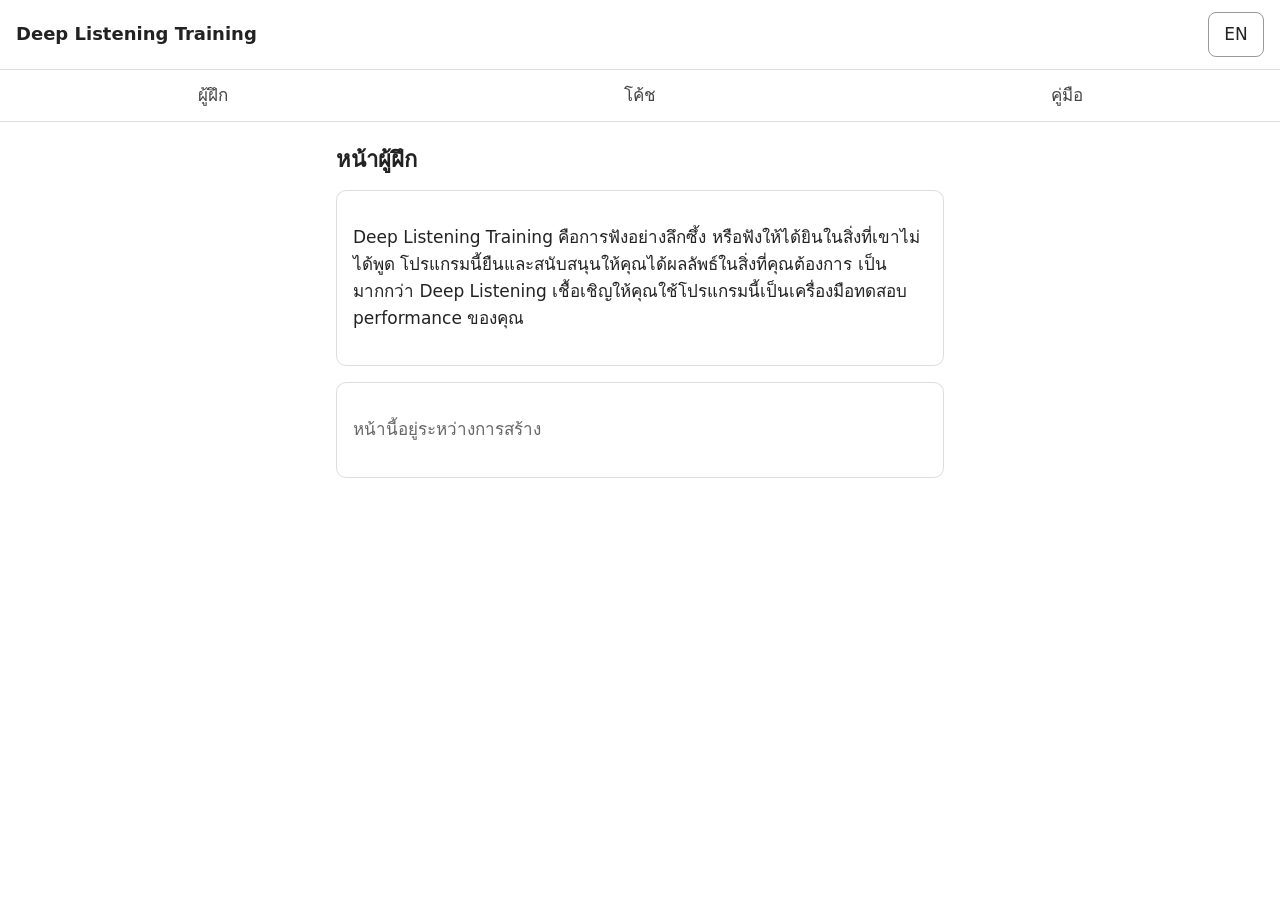
==== commit 32a0861f: "Add Deep Listening Training intro to the participant page Adds the intro card (data-i18n="intro") un" ====
--- a/index.html
+++ b/index.html
@@ -20,6 +20,9 @@
 
   <main>
     <h2 data-i18n="participantTitle">หน้าผู้ฝึก</h2>
+    <div class="card">
+      <p data-i18n="intro">Deep Listening Training คือการฟังอย่างลึกซึ้ง หรือฟังให้ได้ยินในสิ่งที่เขาไม่ได้พูด โปรแกรมนี้ยืนและสนับสนุนให้คุณได้ผลลัพธ์ในสิ่งที่คุณต้องการ เป็นมากกว่า Deep Listening เชื้อเชิญให้คุณใช้โปรแกรมนี้เป็นเครื่องมือทดสอบ performance ของคุณ</p>
+    </div>
     <!-- คำสั่งที่ 1 จะสร้างเนื้อหาหน้านี้ -->
     <div class="card">
       <p class="muted" data-i18n="placeholder">หน้านี้อยู่ระหว่างการสร้าง</p>
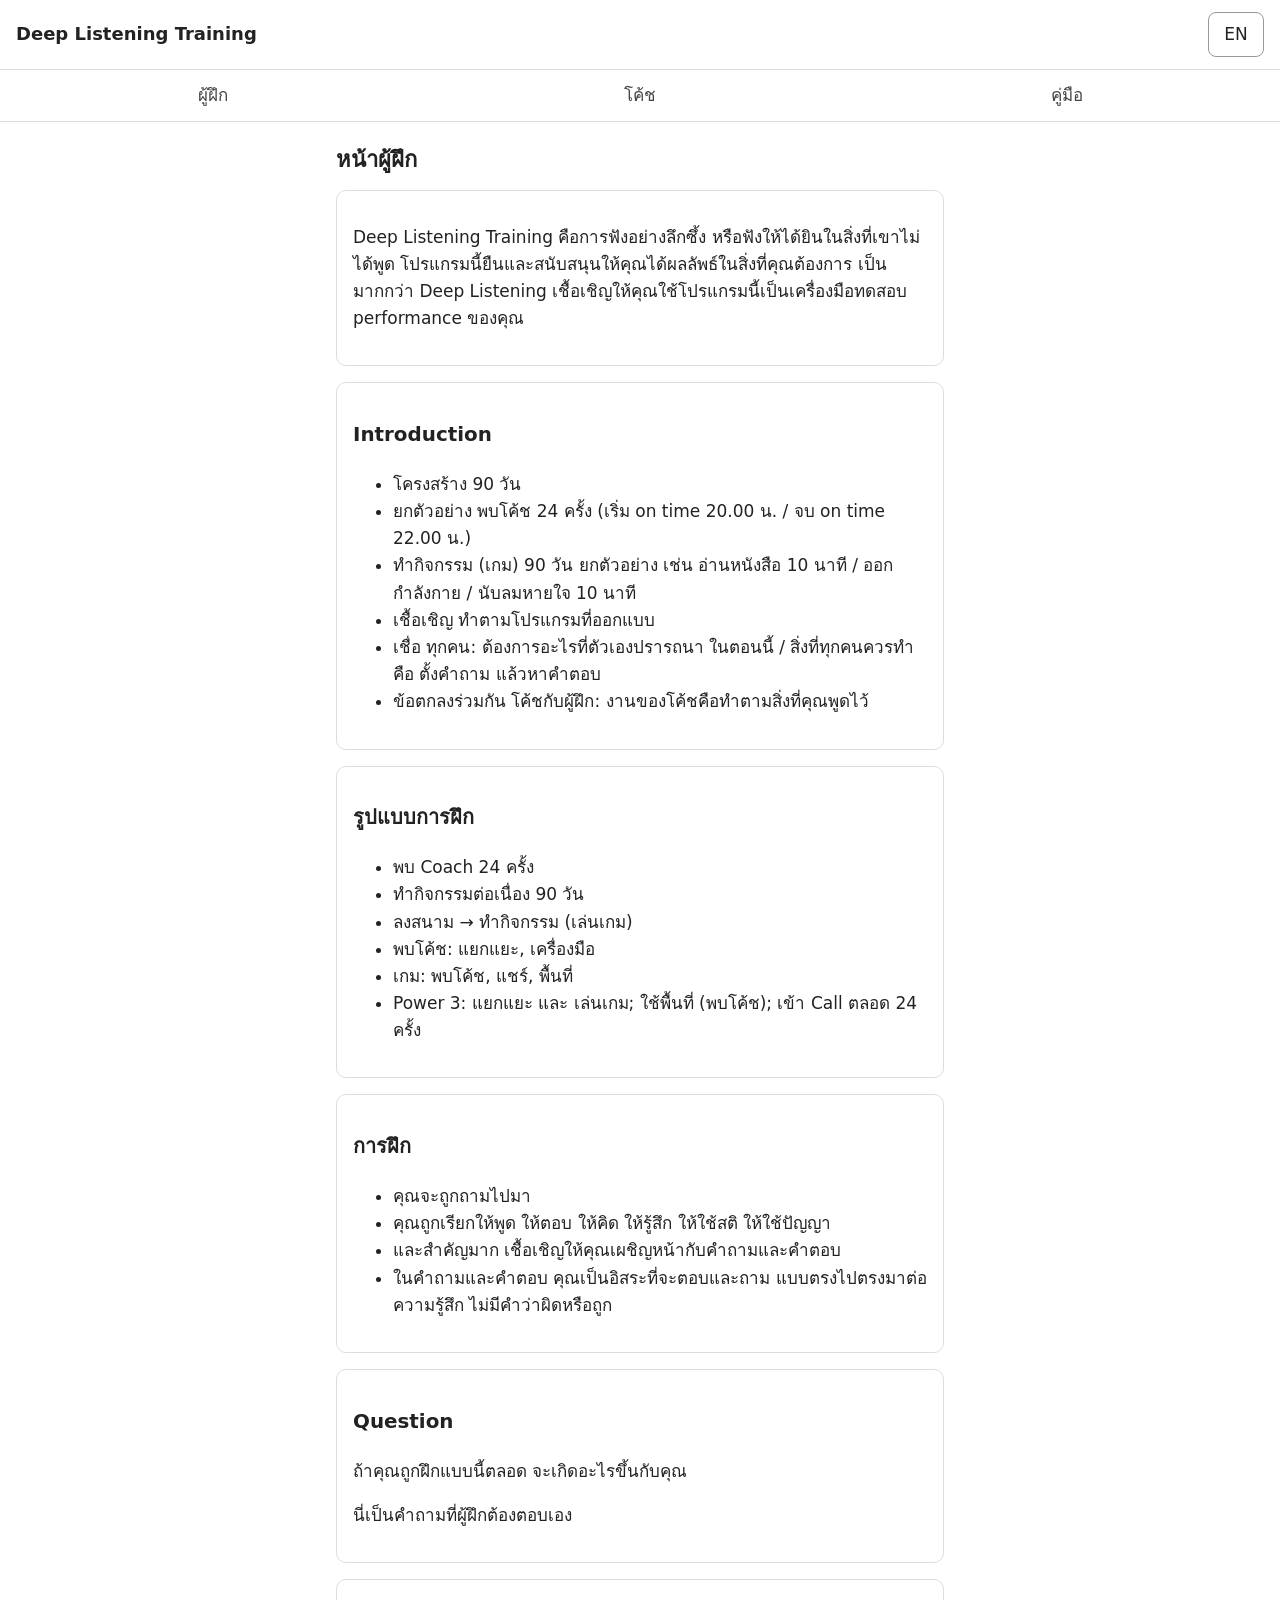
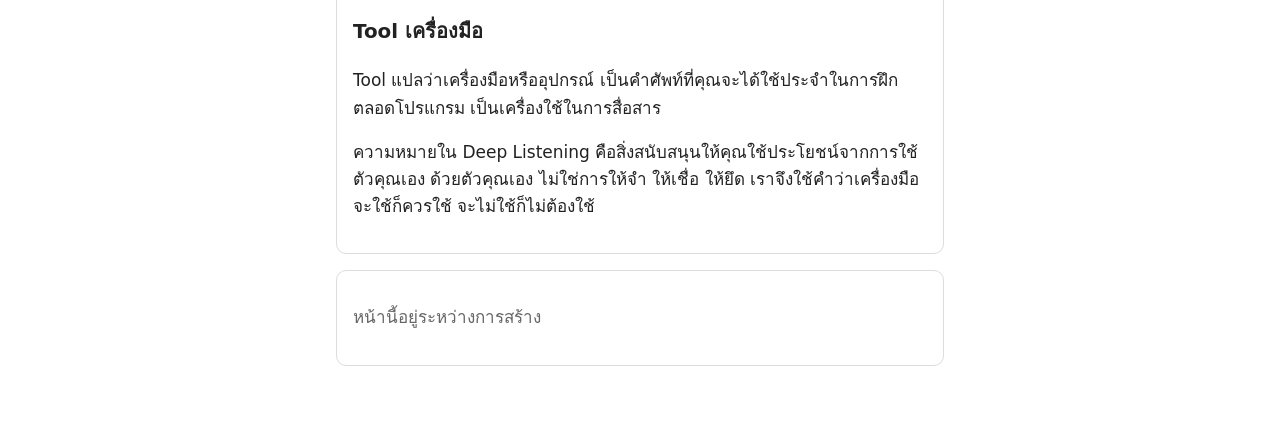
==== commit dbb5c7ce: "Enhance training program introduction in index.html Co-Authored-By: Claude Sonnet 5.5 <noreply@anthr" ====
--- a/index.html
+++ b/index.html
@@ -23,12 +23,56 @@
     <div class="card">
       <p data-i18n="intro">Deep Listening Training คือการฟังอย่างลึกซึ้ง หรือฟังให้ได้ยินในสิ่งที่เขาไม่ได้พูด โปรแกรมนี้ยืนและสนับสนุนให้คุณได้ผลลัพธ์ในสิ่งที่คุณต้องการ เป็นมากกว่า Deep Listening เชื้อเชิญให้คุณใช้โปรแกรมนี้เป็นเครื่องมือทดสอบ performance ของคุณ</p>
     </div>
-    <!-- คำสั่งที่ 1 จะสร้างเนื้อหาหน้านี้ -->
+    <div class="card">
+      <h3 data-i18n="s1">Introduction</h3>
+      <ul>
+        <li data-i18n="i1">โครงสร้าง 90 วัน</li>
+        <li data-i18n="i2">ยกตัวอย่าง พบโค้ช 24 ครั้ง (เริ่ม on time 20.00 น. / จบ on time 22.00 น.)</li>
+        <li data-i18n="i3">ทำกิจกรรม (เกม) 90 วัน ยกตัวอย่าง เช่น อ่านหนังสือ 10 นาที / ออกกำลังกาย / นับลมหายใจ 10 นาที</li>
+        <li data-i18n="i4">เชื้อเชิญ ทำตามโปรแกรมที่ออกแบบ</li>
+        <li data-i18n="i5">เชื่อ ทุกคน: ต้องการอะไรที่ตัวเองปรารถนา ในตอนนี้ / สิ่งที่ทุกคนควรทำคือ ตั้งคำถาม แล้วหาคำตอบ</li>
+        <li data-i18n="i6">ข้อตกลงร่วมกัน โค้ชกับผู้ฝึก: งานของโค้ชคือทำตามสิ่งที่คุณพูดไว้</li>
+      </ul>
+    </div>
+    <div class="card">
+      <h3 data-i18n="s2">รูปแบบการฝึก</h3>
+      <ul>
+        <li data-i18n="f1">พบ Coach 24 ครั้ง</li>
+        <li data-i18n="f2">ทำกิจกรรมต่อเนื่อง 90 วัน</li>
+        <li data-i18n="f3">ลงสนาม → ทำกิจกรรม (เล่นเกม)</li>
+        <li data-i18n="f4">พบโค้ช: แยกแยะ, เครื่องมือ</li>
+        <li data-i18n="f5">เกม: พบโค้ช, แชร์, พื้นที่</li>
+        <li data-i18n="f6">Power 3: แยกแยะ และ เล่นเกม; ใช้พื้นที่ (พบโค้ช); เข้า Call ตลอด 24 ครั้ง</li>
+      </ul>
+    </div>
+    <div class="card">
+      <h3 data-i18n="s3">การฝึก</h3>
+      <ul>
+        <li data-i18n="p1">คุณจะถูกถามไปมา</li>
+        <li data-i18n="p2">คุณถูกเรียกให้พูด ให้ตอบ ให้คิด ให้รู้สึก ให้ใช้สติ ให้ใช้ปัญญา</li>
+        <li data-i18n="p3">และสำคัญมาก เชื้อเชิญให้คุณเผชิญหน้ากับคำถามและคำตอบ</li>
+        <li data-i18n="p4">ในคำถามและคำตอบ คุณเป็นอิสระที่จะตอบและถาม แบบตรงไปตรงมาต่อความรู้สึก ไม่มีคำว่าผิดหรือถูก</li>
+      </ul>
+    </div>
+    <div class="card">
+      <h3 data-i18n="s4">Question</h3>
+      <p data-i18n="q1">ถ้าคุณถูกฝึกแบบนี้ตลอด จะเกิดอะไรขึ้นกับคุณ</p>
+      <p data-i18n="q2">นี่เป็นคำถามที่ผู้ฝึกต้องตอบเอง</p>
+    </div>
+    <div class="card">
+      <h3 data-i18n="s5">Tool เครื่องมือ</h3>
+      <p data-i18n="t1">Tool แปลว่าเครื่องมือหรืออุปกรณ์ เป็นคำศัพท์ที่คุณจะได้ใช้ประจำในการฝึกตลอดโปรแกรม เป็นเครื่องใช้ในการสื่อสาร</p>
+      <p data-i18n="t2">ความหมายใน Deep Listening คือสิ่งสนับสนุนให้คุณใช้ประโยชน์จากการใช้ตัวคุณเอง ด้วยตัวคุณเอง ไม่ใช่การให้จำ ให้เชื่อ ให้ยึด เราจึงใช้คำว่าเครื่องมือ จะใช้ก็ควรใช้ จะไม่ใช้ก็ไม่ต้องใช้</p>
+    </div>
     <div class="card">
       <p class="muted" data-i18n="placeholder">หน้านี้อยู่ระหว่างการสร้าง</p>
     </div>
   </main>
 
   <script src="app.js"></script>
+  <script>
+    DL.addStrings('th', {"s1":"Introduction","i1":"โครงสร้าง 90 วัน","i2":"ยกตัวอย่าง พบโค้ช 24 ครั้ง (เริ่ม on time 20.00 น. / จบ on time 22.00 น.)","i3":"ทำกิจกรรม (เกม) 90 วัน ยกตัวอย่าง เช่น อ่านหนังสือ 10 นาที / ออกกำลังกาย / นับลมหายใจ 10 นาที","i4":"เชื้อเชิญ ทำตามโปรแกรมที่ออกแบบ","i5":"เชื่อ ทุกคน: ต้องการอะไรที่ตัวเองปรารถนา ในตอนนี้ / สิ่งที่ทุกคนควรทำคือ ตั้งคำถาม แล้วหาคำตอบ","i6":"ข้อตกลงร่วมกัน โค้ชกับผู้ฝึก: งานของโค้ชคือทำตามสิ่งที่คุณพูดไว้","s2":"รูปแบบการฝึก","f1":"พบ Coach 24 ครั้ง","f2":"ทำกิจกรรมต่อเนื่อง 90 วัน","f3":"ลงสนาม → ทำกิจกรรม (เล่นเกม)","f4":"พบโค้ช: แยกแยะ, เครื่องมือ","f5":"เกม: พบโค้ช, แชร์, พื้นที่","f6":"Power 3: แยกแยะ และ เล่นเกม; ใช้พื้นที่ (พบโค้ช); เข้า Call ตลอด 24 ครั้ง","s3":"การฝึก","p1":"คุณจะถูกถามไปมา","p2":"คุณถูกเรียกให้พูด ให้ตอบ ให้คิด ให้รู้สึก ให้ใช้สติ ให้ใช้ปัญญา","p3":"และสำคัญมาก เชื้อเชิญให้คุณเผชิญหน้ากับคำถามและคำตอบ","p4":"ในคำถามและคำตอบ คุณเป็นอิสระที่จะตอบและถาม แบบตรงไปตรงมาต่อความรู้สึก ไม่มีคำว่าผิดหรือถูก","s4":"Question","q1":"ถ้าคุณถูกฝึกแบบนี้ตลอด จะเกิดอะไรขึ้นกับคุณ","q2":"นี่เป็นคำถามที่ผู้ฝึกต้องตอบเอง","s5":"Tool เครื่องมือ","t1":"Tool แปลว่าเครื่องมือหรืออุปกรณ์ เป็นคำศัพท์ที่คุณจะได้ใช้ประจำในการฝึกตลอดโปรแกรม เป็นเครื่องใช้ในการสื่อสาร","t2":"ความหมายใน Deep Listening คือสิ่งสนับสนุนให้คุณใช้ประโยชน์จากการใช้ตัวคุณเอง ด้วยตัวคุณเอง ไม่ใช่การให้จำ ให้เชื่อ ให้ยึด เราจึงใช้คำว่าเครื่องมือ จะใช้ก็ควรใช้ จะไม่ใช้ก็ไม่ต้องใช้"});
+    DL.addStrings('en', {"s1":"Introduction","i1":"90-day structure","i2":"For example, meet the coach 24 times (start on time at 20:00 / end on time at 22:00)","i3":"Do an activity (a game) for 90 days. For example: read for 10 minutes / exercise / count your breaths for 10 minutes","i4":"We invite you to follow the program as designed","i5":"We believe everyone: wants what they desire right now / what everyone should do is ask questions, then find the answers","i6":"Agreement between coach and participant: the coach's job is to do what you said you would do","s2":"Training format","f1":"Meet the coach 24 times","f2":"Do the activity continuously for 90 days","f3":"Go into the field → do the activity (play the game)","f4":"Meeting the coach: distinguishing, tools","f5":"The game: meet the coach, share, space","f6":"Power 3: distinguish and play the game; use the space (meet the coach); join the call all 24 times","s3":"Training","p1":"You will be asked back and forth","p2":"You are called to speak, to answer, to think, to feel, to use awareness, to use wisdom","p3":"And very importantly, we invite you to face the questions and the answers","p4":"In the questions and answers, you are free to answer and ask directly, true to your feelings. There is no right or wrong","s4":"Question","q1":"If you are trained like this all the way through, what will happen to you?","q2":"This is a question the participant answers for themselves","s5":"Tool","t1":"Tool means an instrument or equipment. It is a word you will use regularly throughout the program, a means of communication","t2":"In Deep Listening, it means something that supports you in benefiting from using yourself, by yourself. It is not for memorizing, believing or holding on to. That is why we use the word tool: use it if it helps, and do not if it does not"});
+  </script>
 </body>
 </html>
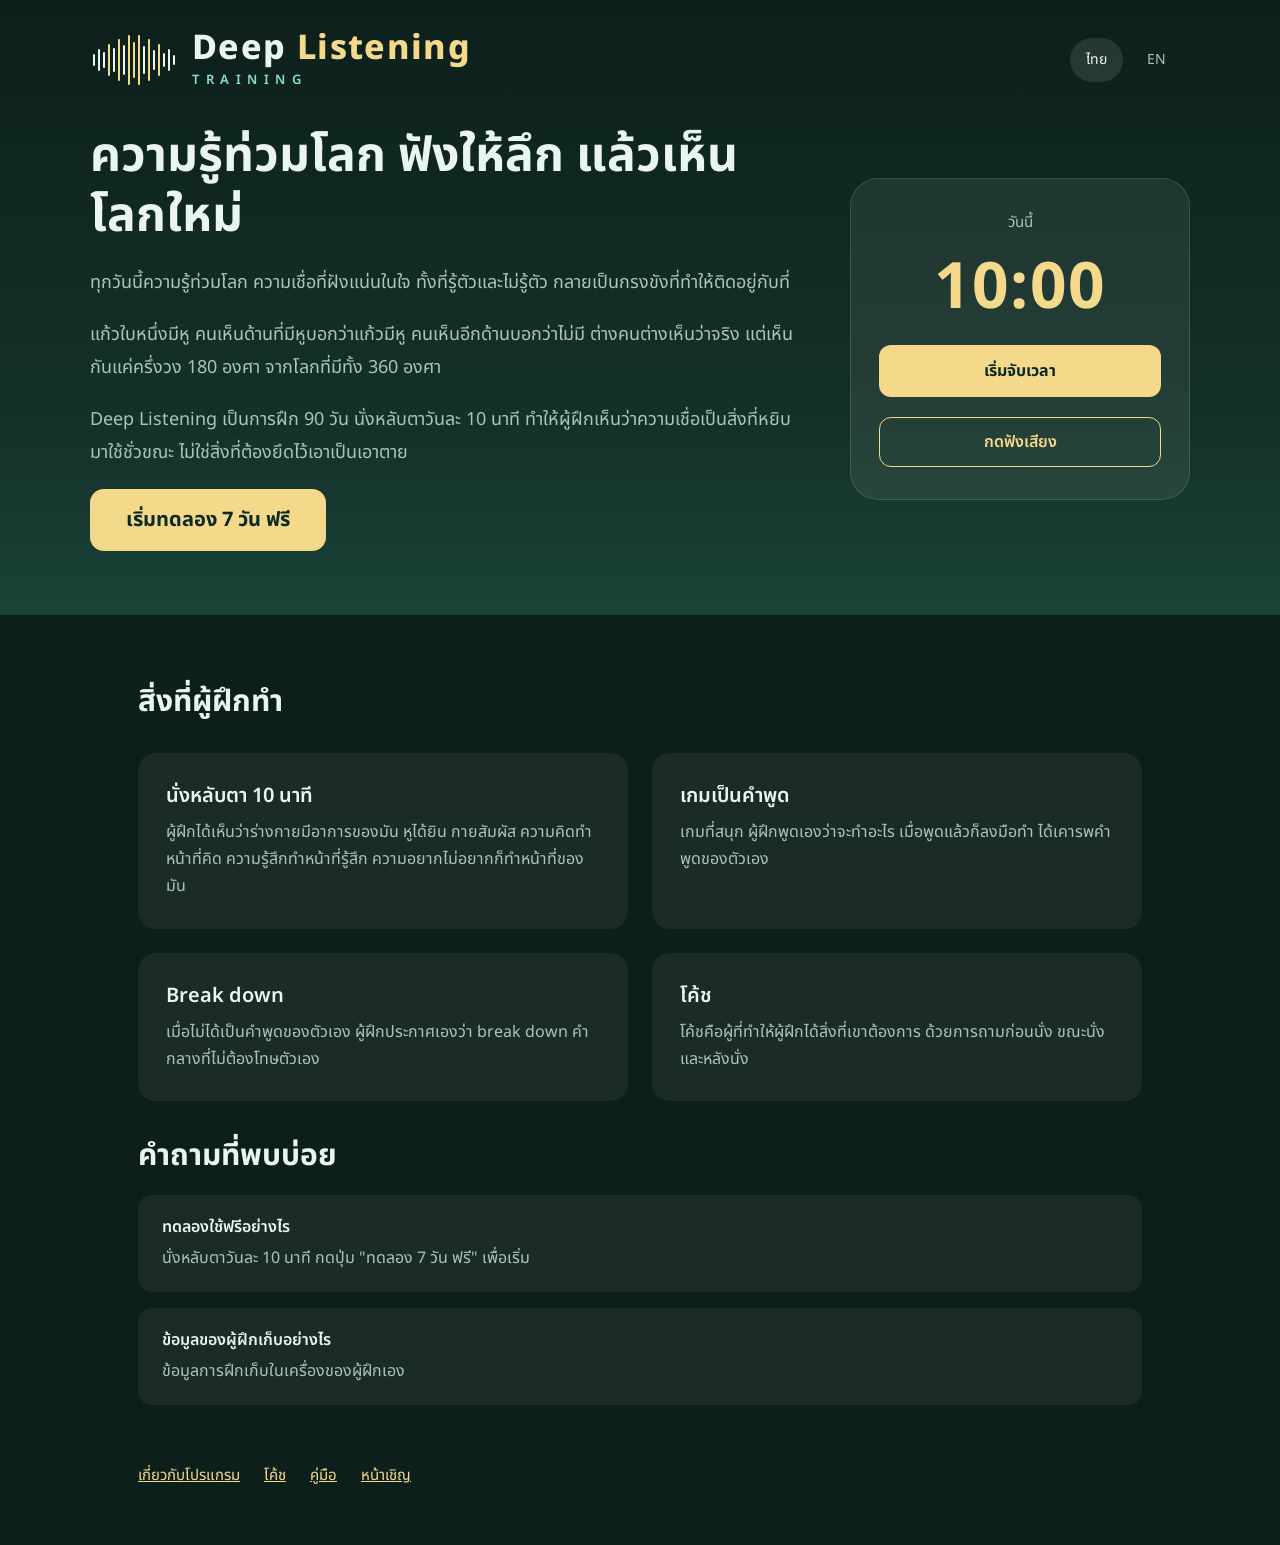
==== commit 3ef7fa01: "New home page (model D): slogan, 90-day intro, what participants do, FAQ Co-Authored-By: Claude Sonn" ====
--- a/index.html
+++ b/index.html
@@ -1,78 +1,123 @@
 <!doctype html>
 <html lang="th">
 <head>
-  <meta charset="utf-8">
-  <meta name="viewport" content="width=device-width, initial-scale=1">
-  <title>Deep Listening Training</title>
-  <link rel="stylesheet" href="style.css">
+<meta charset="utf-8">
+<meta name="viewport" content="width=device-width, initial-scale=1">
+<title>Deep Listening Training</title>
+<link rel="stylesheet" href="https://fonts.googleapis.com/css2?family=Noto+Sans+Thai:wght@400;600;700;800&display=swap">
+<style>
+*{box-sizing:border-box}
+body{margin:0;font-family:'Noto Sans Thai',system-ui,sans-serif;background:#0d1f1b;color:#EAF5F1}
+a{color:#F5D98B}
+.hero{width:100%;background:linear-gradient(180deg,#0d1f1b,#143229 70%,#1b4338);display:flex;flex-direction:column;align-items:center;padding:32px clamp(20px,5vw,48px) 64px;gap:40px}
+.row{width:100%;max-width:1100px}
+.top{display:flex;justify-content:space-between;align-items:center;flex-wrap:wrap;gap:12px}
+.brand{display:flex;align-items:center;gap:16px;text-decoration:none;color:inherit}
+.brand .t1{font-size:clamp(26px,5vw,34px);font-weight:800;letter-spacing:.04em;line-height:1;color:#EAF5F1}
+.brand .t1 span{color:#F5D98B}
+.brand .t2{margin-top:8px;font-size:13px;font-weight:600;letter-spacing:.5em;color:#8EE0CC;line-height:1}
+.wave{flex:none;max-width:22vw;height:auto}
+.langs{display:flex;gap:8px;align-items:center;flex-wrap:wrap}
+.langs button{font:inherit;font-size:14px;min-height:44px;padding:8px 16px;border-radius:999px;border:0;background:transparent;color:#A9C5BD;cursor:pointer}
+.langs button.on{background:rgba(255,255,255,.1);color:#EAF5F1}
+.gt{min-height:44px}
+.gt .goog-te-gadget{font-size:0!important}
+.gt select.goog-te-combo{min-height:44px;padding:0 10px;border:1px solid rgba(255,255,255,.2);border-radius:12px;background:#143229;color:#EAF5F1;font:inherit;font-size:14px;margin:0;max-width:170px}
+iframe.skiptranslate,.goog-te-banner-frame{display:none!important}
+body{top:0!important}
+.goog-text-highlight{background:none!important;box-shadow:none!important}
+.heroRow{display:flex;flex-wrap:wrap;align-items:center;justify-content:center;gap:56px}
+.copy{flex:1 1 380px;display:flex;flex-direction:column;gap:20px}
+h1{margin:0;font-size:clamp(32px,6vw,48px);line-height:1.25;font-weight:700}
+.copy p{margin:0;font-size:18px;line-height:1.8;color:#A9C5BD}
+.cta{align-self:flex-start;display:inline-flex;align-items:center;padding:16px 36px;border-radius:14px;background:#F5D98B;color:#0B2A22;font-weight:700;font-size:20px;text-decoration:none;min-height:44px}
+.timer{flex:0 1 340px;width:100%;max-width:340px;padding:32px 28px;border-radius:28px;background:rgba(255,255,255,.07);border:1px solid rgba(255,255,255,.12);display:flex;flex-direction:column;align-items:center;gap:20px}
+.timer .l{color:#A9C5BD;font-size:15px}
+.timer .n{font-size:64px;font-weight:700;color:#F5D98B;letter-spacing:.02em;line-height:1.1}
+.timer a{width:100%;text-align:center;border-radius:12px;font-weight:700;text-decoration:none;min-height:44px;display:flex;align-items:center;justify-content:center}
+.timer .p{background:#F5D98B;color:#0B2A22;padding:14px}
+.timer .s{border:1.5px solid #F5D98B;color:#F5D98B;padding:12px;font-weight:600}
+.sec{width:100%;max-width:1100px;padding:64px clamp(20px,5vw,48px) 32px;display:flex;flex-direction:column;gap:28px}
+.sec.faq{padding-top:0;padding-bottom:48px;gap:16px}
+h2{margin:0;font-size:30px}
+.grid{display:grid;grid-template-columns:repeat(2,minmax(0,1fr));gap:24px}
+.box{padding:28px;border-radius:18px;background:rgba(255,255,255,.06);display:flex;flex-direction:column;gap:8px}
+.box b{font-size:20px;font-weight:600}
+.box span,.q span{color:#A9C5BD;line-height:1.7}
+.q{padding:20px 24px;border-radius:14px;background:rgba(255,255,255,.06)}
+.q b{font-weight:600;display:block}
+.q span{display:block;margin-top:6px}
+.foot{width:100%;max-width:1100px;padding:0 clamp(20px,5vw,48px) 48px;display:flex;flex-wrap:wrap;gap:8px 24px}
+.foot a{min-height:44px;display:inline-flex;align-items:center;font-size:15px}
+@media(max-width:700px){.grid{grid-template-columns:1fr}.heroRow{gap:36px}}
+</style>
 </head>
 <body>
-  <header class="topbar">
-    <h1 class="brand" data-i18n="appName">Deep Listening Training</h1>
-    <button id="langToggle" class="lang-toggle" type="button" data-i18n="langButton" data-i18n-label="langLabel">EN</button>
-  </header>
-
-  <nav class="nav">
-    <a href="index.html" data-i18n="navParticipant">ผู้ฝึก</a>
-    <a href="coach.html" data-i18n="navCoach">โค้ช</a>
-    <a href="manual.html" data-i18n="navManual">คู่มือ</a>
-  </nav>
-
-  <main>
-    <h2 data-i18n="participantTitle">หน้าผู้ฝึก</h2>
-    <div class="card">
-      <p data-i18n="intro">Deep Listening Training คือการฟังอย่างลึกซึ้ง หรือฟังให้ได้ยินในสิ่งที่เขาไม่ได้พูด โปรแกรมนี้ยืนและสนับสนุนให้คุณได้ผลลัพธ์ในสิ่งที่คุณต้องการ เป็นมากกว่า Deep Listening เชื้อเชิญให้คุณใช้โปรแกรมนี้เป็นเครื่องมือทดสอบ performance ของคุณ</p>
-    </div>
-    <div class="card">
-      <h3 data-i18n="s1">Introduction</h3>
-      <ul>
-        <li data-i18n="i1">โครงสร้าง 90 วัน</li>
-        <li data-i18n="i2">ยกตัวอย่าง พบโค้ช 24 ครั้ง (เริ่ม on time 20.00 น. / จบ on time 22.00 น.)</li>
-        <li data-i18n="i3">ทำกิจกรรม (เกม) 90 วัน ยกตัวอย่าง เช่น อ่านหนังสือ 10 นาที / ออกกำลังกาย / นับลมหายใจ 10 นาที</li>
-        <li data-i18n="i4">เชื้อเชิญ ทำตามโปรแกรมที่ออกแบบ</li>
-        <li data-i18n="i5">เชื่อ ทุกคน: ต้องการอะไรที่ตัวเองปรารถนา ในตอนนี้ / สิ่งที่ทุกคนควรทำคือ ตั้งคำถาม แล้วหาคำตอบ</li>
-        <li data-i18n="i6">ข้อตกลงร่วมกัน โค้ชกับผู้ฝึก: งานของโค้ชคือทำตามสิ่งที่คุณพูดไว้</li>
-      </ul>
-    </div>
-    <div class="card">
-      <h3 data-i18n="s2">รูปแบบการฝึก</h3>
-      <ul>
-        <li data-i18n="f1">พบ Coach 24 ครั้ง</li>
-        <li data-i18n="f2">ทำกิจกรรมต่อเนื่อง 90 วัน</li>
-        <li data-i18n="f3">ลงสนาม → ทำกิจกรรม (เล่นเกม)</li>
-        <li data-i18n="f4">พบโค้ช: แยกแยะ, เครื่องมือ</li>
-        <li data-i18n="f5">เกม: พบโค้ช, แชร์, พื้นที่</li>
-        <li data-i18n="f6">Power 3: แยกแยะ และ เล่นเกม; ใช้พื้นที่ (พบโค้ช); เข้า Call ตลอด 24 ครั้ง</li>
-      </ul>
-    </div>
-    <div class="card">
-      <h3 data-i18n="s3">การฝึก</h3>
-      <ul>
-        <li data-i18n="p1">คุณจะถูกถามไปมา</li>
-        <li data-i18n="p2">คุณถูกเรียกให้พูด ให้ตอบ ให้คิด ให้รู้สึก ให้ใช้สติ ให้ใช้ปัญญา</li>
-        <li data-i18n="p3">และสำคัญมาก เชื้อเชิญให้คุณเผชิญหน้ากับคำถามและคำตอบ</li>
-        <li data-i18n="p4">ในคำถามและคำตอบ คุณเป็นอิสระที่จะตอบและถาม แบบตรงไปตรงมาต่อความรู้สึก ไม่มีคำว่าผิดหรือถูก</li>
-      </ul>
-    </div>
-    <div class="card">
-      <h3 data-i18n="s4">Question</h3>
-      <p data-i18n="q1">ถ้าคุณถูกฝึกแบบนี้ตลอด จะเกิดอะไรขึ้นกับคุณ</p>
-      <p data-i18n="q2">นี่เป็นคำถามที่ผู้ฝึกต้องตอบเอง</p>
-    </div>
-    <div class="card">
-      <h3 data-i18n="s5">Tool เครื่องมือ</h3>
-      <p data-i18n="t1">Tool แปลว่าเครื่องมือหรืออุปกรณ์ เป็นคำศัพท์ที่คุณจะได้ใช้ประจำในการฝึกตลอดโปรแกรม เป็นเครื่องใช้ในการสื่อสาร</p>
-      <p data-i18n="t2">ความหมายใน Deep Listening คือสิ่งสนับสนุนให้คุณใช้ประโยชน์จากการใช้ตัวคุณเอง ด้วยตัวคุณเอง ไม่ใช่การให้จำ ให้เชื่อ ให้ยึด เราจึงใช้คำว่าเครื่องมือ จะใช้ก็ควรใช้ จะไม่ใช้ก็ไม่ต้องใช้</p>
-    </div>
-    <div class="card">
-      <p class="muted" data-i18n="placeholder">หน้านี้อยู่ระหว่างการสร้าง</p>
-    </div>
-  </main>
-
-  <script src="app.js"></script>
-  <script>
-    DL.addStrings('th', {"s1":"Introduction","i1":"โครงสร้าง 90 วัน","i2":"ยกตัวอย่าง พบโค้ช 24 ครั้ง (เริ่ม on time 20.00 น. / จบ on time 22.00 น.)","i3":"ทำกิจกรรม (เกม) 90 วัน ยกตัวอย่าง เช่น อ่านหนังสือ 10 นาที / ออกกำลังกาย / นับลมหายใจ 10 นาที","i4":"เชื้อเชิญ ทำตามโปรแกรมที่ออกแบบ","i5":"เชื่อ ทุกคน: ต้องการอะไรที่ตัวเองปรารถนา ในตอนนี้ / สิ่งที่ทุกคนควรทำคือ ตั้งคำถาม แล้วหาคำตอบ","i6":"ข้อตกลงร่วมกัน โค้ชกับผู้ฝึก: งานของโค้ชคือทำตามสิ่งที่คุณพูดไว้","s2":"รูปแบบการฝึก","f1":"พบ Coach 24 ครั้ง","f2":"ทำกิจกรรมต่อเนื่อง 90 วัน","f3":"ลงสนาม → ทำกิจกรรม (เล่นเกม)","f4":"พบโค้ช: แยกแยะ, เครื่องมือ","f5":"เกม: พบโค้ช, แชร์, พื้นที่","f6":"Power 3: แยกแยะ และ เล่นเกม; ใช้พื้นที่ (พบโค้ช); เข้า Call ตลอด 24 ครั้ง","s3":"การฝึก","p1":"คุณจะถูกถามไปมา","p2":"คุณถูกเรียกให้พูด ให้ตอบ ให้คิด ให้รู้สึก ให้ใช้สติ ให้ใช้ปัญญา","p3":"และสำคัญมาก เชื้อเชิญให้คุณเผชิญหน้ากับคำถามและคำตอบ","p4":"ในคำถามและคำตอบ คุณเป็นอิสระที่จะตอบและถาม แบบตรงไปตรงมาต่อความรู้สึก ไม่มีคำว่าผิดหรือถูก","s4":"Question","q1":"ถ้าคุณถูกฝึกแบบนี้ตลอด จะเกิดอะไรขึ้นกับคุณ","q2":"นี่เป็นคำถามที่ผู้ฝึกต้องตอบเอง","s5":"Tool เครื่องมือ","t1":"Tool แปลว่าเครื่องมือหรืออุปกรณ์ เป็นคำศัพท์ที่คุณจะได้ใช้ประจำในการฝึกตลอดโปรแกรม เป็นเครื่องใช้ในการสื่อสาร","t2":"ความหมายใน Deep Listening คือสิ่งสนับสนุนให้คุณใช้ประโยชน์จากการใช้ตัวคุณเอง ด้วยตัวคุณเอง ไม่ใช่การให้จำ ให้เชื่อ ให้ยึด เราจึงใช้คำว่าเครื่องมือ จะใช้ก็ควรใช้ จะไม่ใช้ก็ไม่ต้องใช้"});
-    DL.addStrings('en', {"s1":"Introduction","i1":"90-day structure","i2":"For example, meet the coach 24 times (start on time at 20:00 / end on time at 22:00)","i3":"Do an activity (a game) for 90 days. For example: read for 10 minutes / exercise / count your breaths for 10 minutes","i4":"We invite you to follow the program as designed","i5":"We believe everyone: wants what they desire right now / what everyone should do is ask questions, then find the answers","i6":"Agreement between coach and participant: the coach's job is to do what you said you would do","s2":"Training format","f1":"Meet the coach 24 times","f2":"Do the activity continuously for 90 days","f3":"Go into the field → do the activity (play the game)","f4":"Meeting the coach: distinguishing, tools","f5":"The game: meet the coach, share, space","f6":"Power 3: distinguish and play the game; use the space (meet the coach); join the call all 24 times","s3":"Training","p1":"You will be asked back and forth","p2":"You are called to speak, to answer, to think, to feel, to use awareness, to use wisdom","p3":"And very importantly, we invite you to face the questions and the answers","p4":"In the questions and answers, you are free to answer and ask directly, true to your feelings. There is no right or wrong","s4":"Question","q1":"If you are trained like this all the way through, what will happen to you?","q2":"This is a question the participant answers for themselves","s5":"Tool","t1":"Tool means an instrument or equipment. It is a word you will use regularly throughout the program, a means of communication","t2":"In Deep Listening, it means something that supports you in benefiting from using yourself, by yourself. It is not for memorizing, believing or holding on to. That is why we use the word tool: use it if it helps, and do not if it does not"});
-  </script>
+<div style="display:flex;flex-direction:column;align-items:center">
+<div class="hero">
+<div class="row top">
+<a class="brand" href="index.html"><svg class="wave" width="86" height="52" aria-hidden="true" viewBox="0 0 86 52" fill="none" stroke="#F5D98B" stroke-width="2" stroke-linecap="round"><path stroke="#EAF5F1" d="M4 21.0v10"/><path stroke="#EAF5F1" d="M9 16.0v20"/><path stroke="#EAF5F1" d="M14 19.0v14"/><path stroke="#F5D98B" d="M19 11.0v30"/><path stroke="#EAF5F1" d="M24 15.0v22"/><path stroke="#F5D98B" d="M29 6.0v40"/><path stroke="#EAF5F1" d="M34 12.0v28"/><path stroke="#F5D98B" d="M39 2.0v48"/><path stroke="#F5D98B" d="M44 9.0v34"/><path stroke="#F5D98B" d="M49 2.0v48"/><path stroke="#EAF5F1" d="M54 13.0v26"/><path stroke="#F5D98B" d="M59 6.0v40"/><path stroke="#EAF5F1" d="M64 17.0v18"/><path stroke="#F5D98B" d="M69 11.0v30"/><path stroke="#EAF5F1" d="M74 20.0v12"/><path stroke="#EAF5F1" d="M79 16.0v20"/><path stroke="#EAF5F1" d="M84 22.0v8"/></svg>
+<div><div class="t1">Deep <span>Listening</span></div><div class="t2">TRAINING</div></div></a>
+<div class="langs">
+<button type="button" id="bTh" class="on" translate="no">ไทย</button>
+<button type="button" id="bEn" translate="no">EN</button>
+<div id="gtEl" class="gt" translate="no"></div>
+</div>
+</div>
+<div class="row heroRow">
+<div class="copy">
+<h1>ความรู้ท่วมโลก ฟังให้ลึก แล้วเห็นโลกใหม่</h1>
+<p>ทุกวันนี้ความรู้ท่วมโลก ความเชื่อที่ฝังแน่นในใจ ทั้งที่รู้ตัวและไม่รู้ตัว กลายเป็นกรงขังที่ทำให้ติดอยู่กับที่</p>
+<p>แก้วใบหนึ่งมีหู คนเห็นด้านที่มีหูบอกว่าแก้วมีหู คนเห็นอีกด้านบอกว่าไม่มี ต่างคนต่างเห็นว่าจริง แต่เห็นกันแค่ครึ่งวง 180 องศา จากโลกที่มีทั้ง 360 องศา</p>
+<p>Deep Listening เป็นการฝึก 90 วัน นั่งหลับตาวันละ 10 นาที ทำให้ผู้ฝึกเห็นว่าความเชื่อเป็นสิ่งที่หยิบมาใช้ชั่วขณะ ไม่ใช่สิ่งที่ต้องยึดไว้เอาเป็นเอาตาย</p>
+<a class="cta" href="trial.html">เริ่มทดลอง 7 วัน ฟรี</a>
+</div>
+<div class="timer">
+<div class="l">วันนี้</div>
+<div class="n">10:00</div>
+<a class="p" href="trial.html">เริ่มจับเวลา</a>
+<a class="s" href="trial.html">กดฟังเสียง</a>
+</div>
+</div>
+</div>
+<div class="sec">
+<h2>สิ่งที่ผู้ฝึกทำ</h2>
+<div class="grid">
+<div class="box"><b>นั่งหลับตา 10 นาที</b><span>ผู้ฝึกได้เห็นว่าร่างกายมีอาการของมัน หูได้ยิน กายสัมผัส ความคิดทำหน้าที่คิด ความรู้สึกทำหน้าที่รู้สึก ความอยากไม่อยากก็ทำหน้าที่ของมัน</span></div>
+<div class="box"><b>เกมเป็นคำพูด</b><span>เกมที่สนุก ผู้ฝึกพูดเองว่าจะทำอะไร เมื่อพูดแล้วก็ลงมือทำ ได้เคารพคำพูดของตัวเอง</span></div>
+<div class="box"><b>Break down</b><span>เมื่อไม่ได้เป็นคำพูดของตัวเอง ผู้ฝึกประกาศเองว่า break down คำกลางที่ไม่ต้องโทษตัวเอง</span></div>
+<div class="box"><b>โค้ช</b><span>โค้ชคือผู้ที่ทำให้ผู้ฝึกได้สิ่งที่เขาต้องการ ด้วยการถามก่อนนั่ง ขณะนั่ง และหลังนั่ง</span></div>
+</div>
+</div>
+<div class="sec faq">
+<h2>คำถามที่พบบ่อย</h2>
+<div class="q"><b>ทดลองใช้ฟรีอย่างไร</b><span>นั่งหลับตาวันละ 10 นาที กดปุ่ม "ทดลอง 7 วัน ฟรี" เพื่อเริ่ม</span></div>
+<div class="q"><b>ข้อมูลของผู้ฝึกเก็บอย่างไร</b><span>ข้อมูลการฝึกเก็บในเครื่องของผู้ฝึกเอง</span></div>
+</div>
+<div class="foot">
+<a href="intro.html">เกี่ยวกับโปรแกรม</a>
+<a href="coach.html">โค้ช</a>
+<a href="manual.html">คู่มือ</a>
+<a href="invite.html">หน้าเชิญ</a>
+</div>
+</div>
+<script>
+function googleTranslateElementInit(){try{new google.translate.TranslateElement({pageLanguage:'th',autoDisplay:false},'gtEl');}catch(e){}}
+(function(){
+  var m=document.cookie.match(/(?:^|;\s*)googtrans=([^;]*)/),g='';
+  if(m){var p=decodeURIComponent(m[1]).split('/');g=p[p.length-1]||'';}
+  var on=(g&&g!=='th');
+  document.getElementById('bTh').className=on?'':'on';
+  document.getElementById('bEn').className=(g==='en')?'on':'';
+  if(on&&g!=='en'){document.getElementById('bTh').className='';}
+  function clr(){var past='googtrans=; expires=Thu, 01 Jan 1970 00:00:00 GMT; path=/';document.cookie=past;document.cookie=past+'; domain='+location.hostname;document.cookie=past+'; domain=.'+location.hostname;}
+  document.getElementById('bTh').addEventListener('click',function(){clr();location.reload();});
+  document.getElementById('bEn').addEventListener('click',function(){clr();document.cookie='googtrans=/th/en; path=/';location.reload();});
+  var hl=on?g:((navigator.language||'th').split('-')[0]||'th');
+  var sc=document.createElement('script');
+  sc.src='https://translate.google.com/translate_a/element.js?cb=googleTranslateElementInit&hl='+encodeURIComponent(hl);
+  sc.async=true;document.head.appendChild(sc);
+})();
+</script>
 </body>
 </html>
